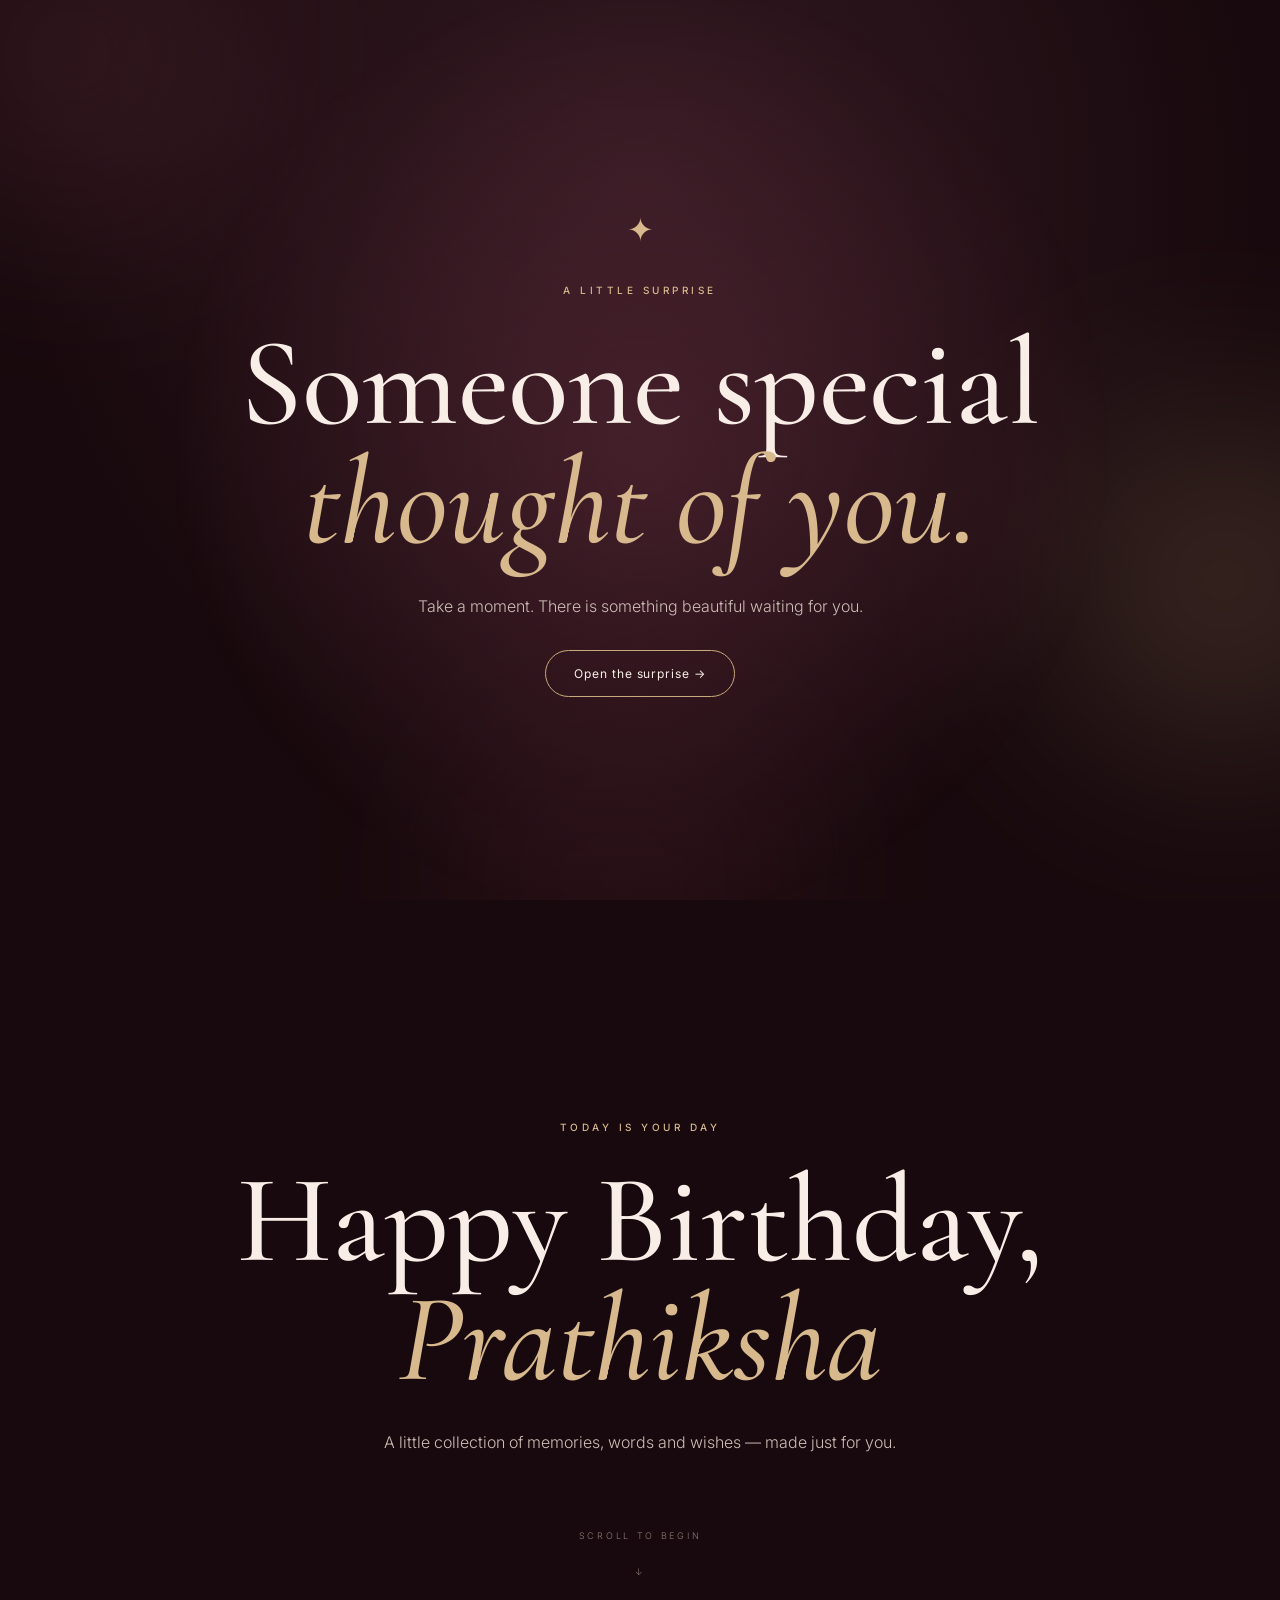
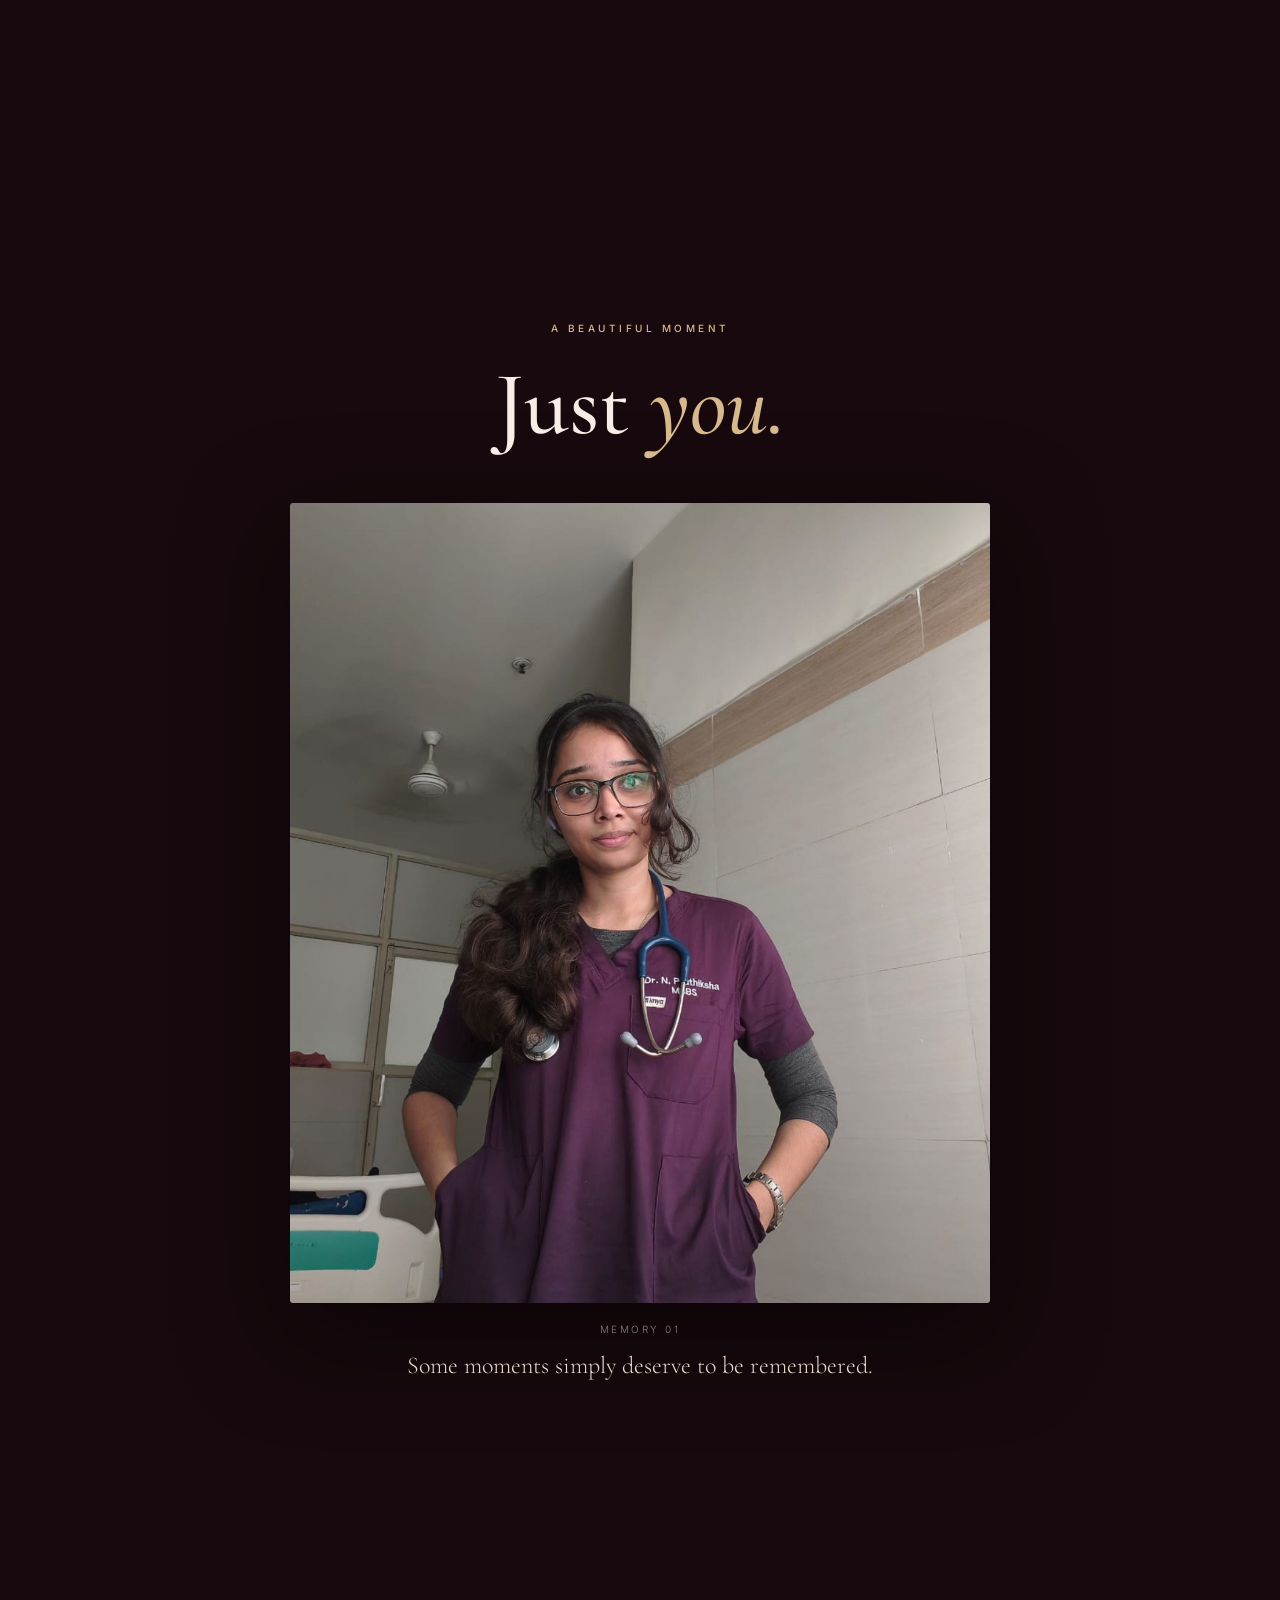
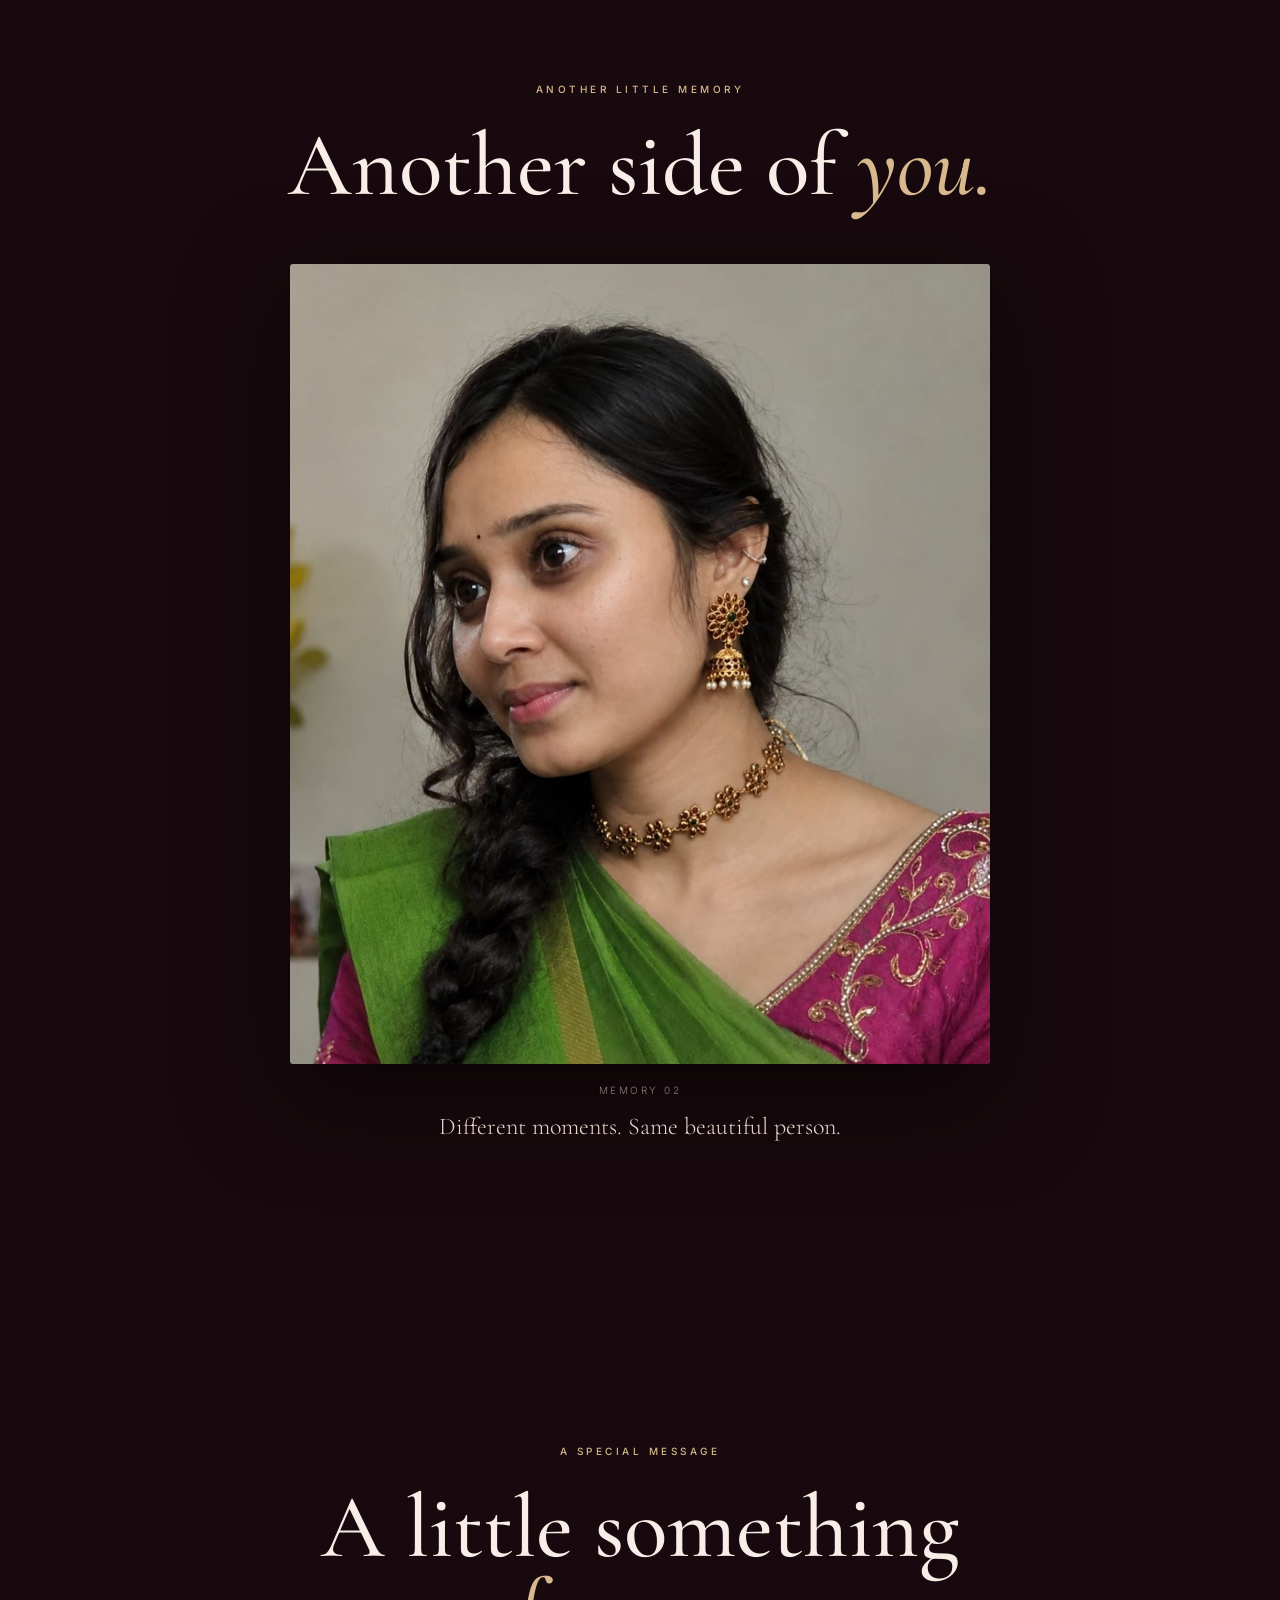
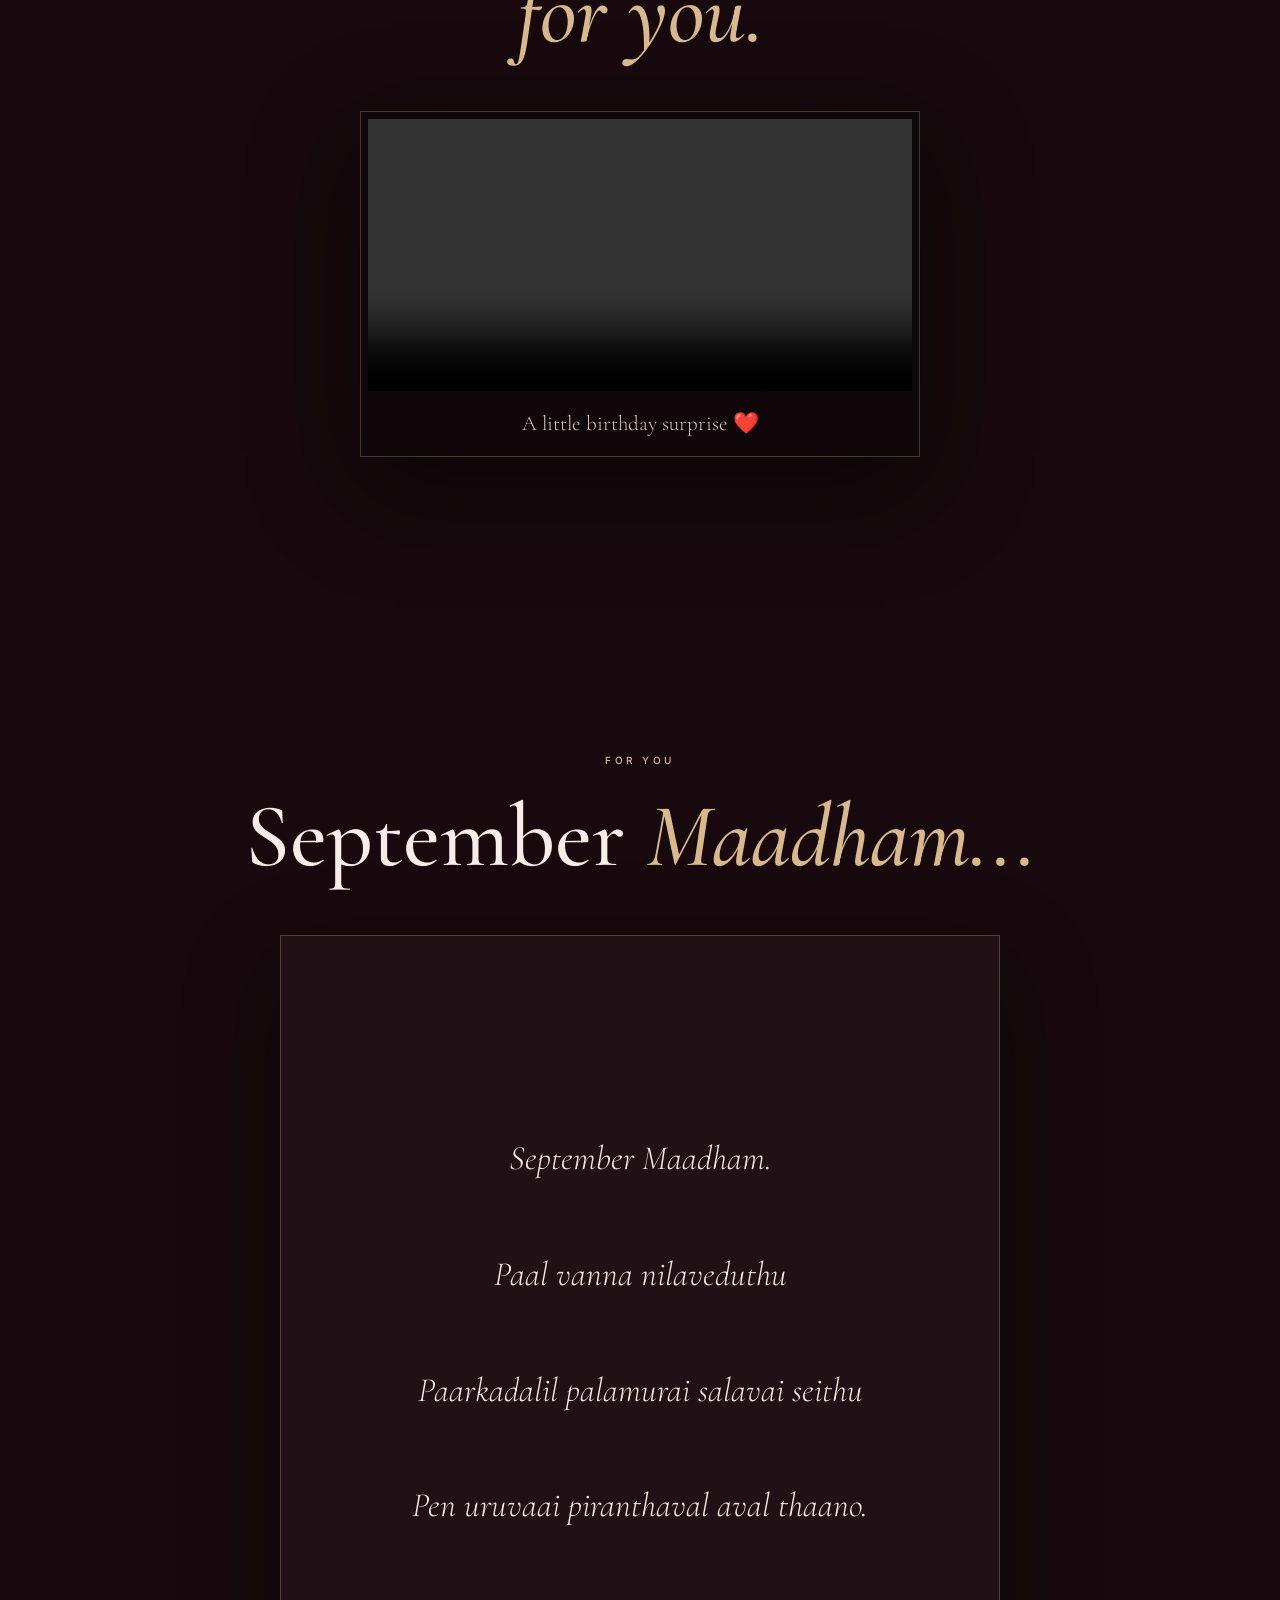
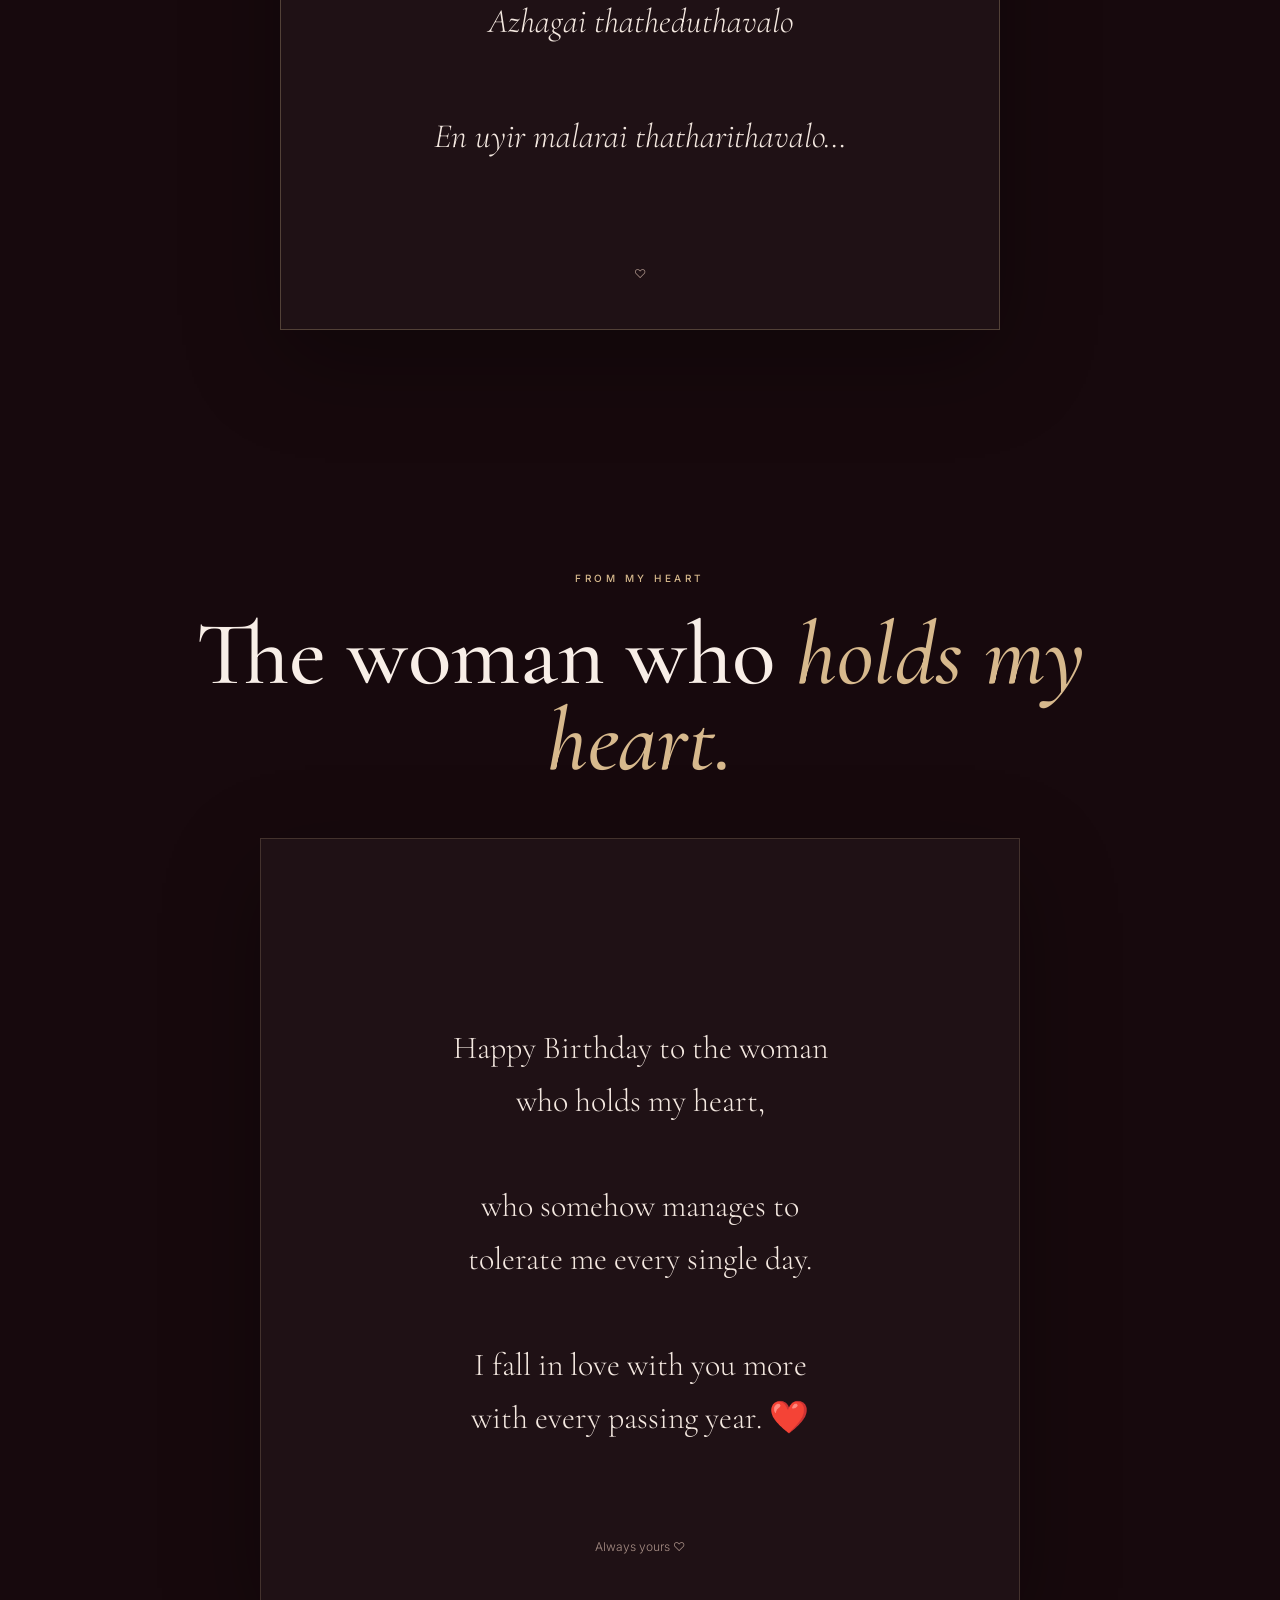
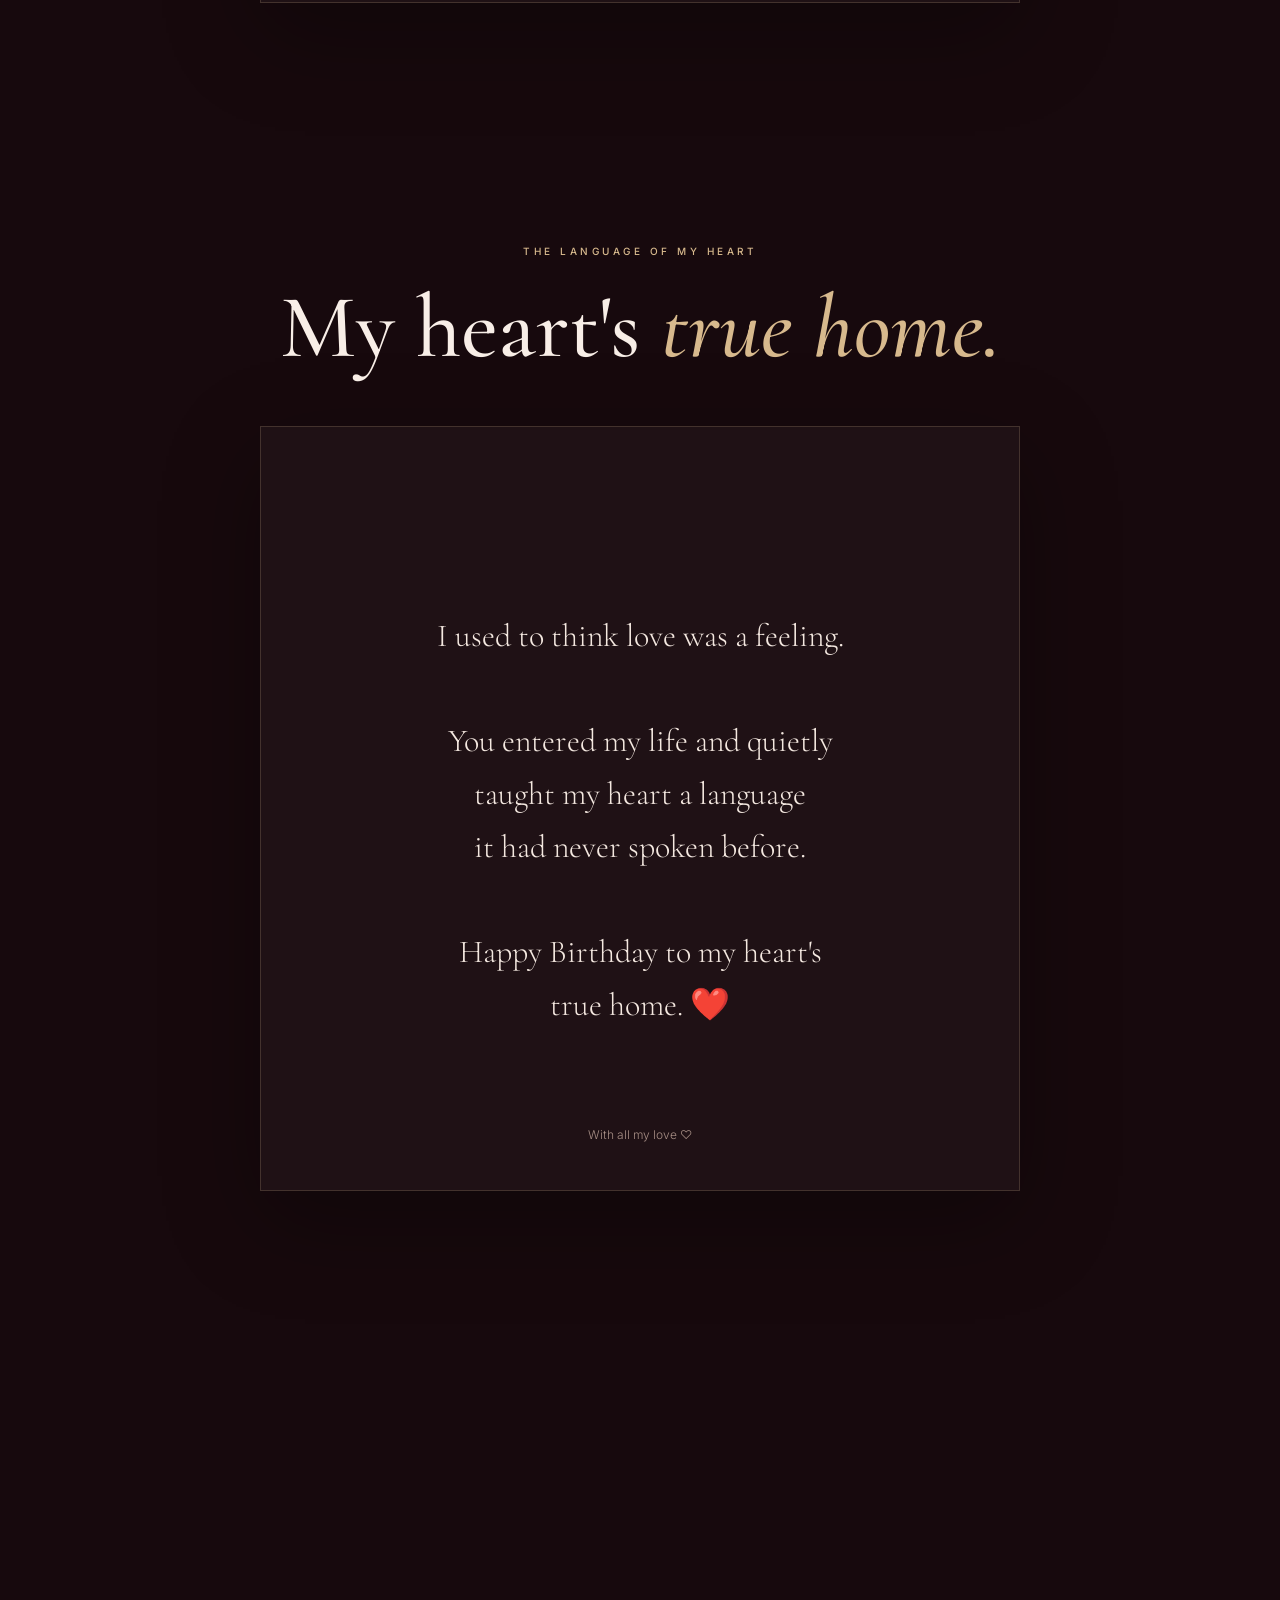
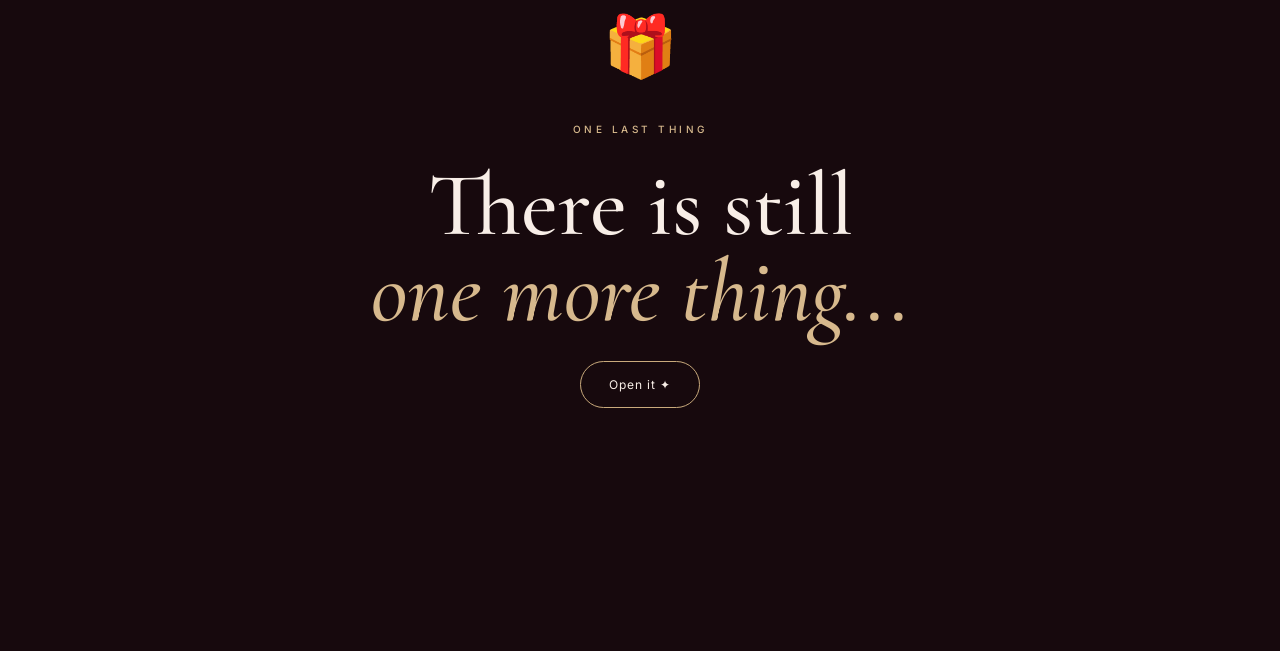
==== p/prathiksha/index.html @ 6ed7c633 "Create romantic falling sparkle effect" ====
<!doctype html>
<html lang="en">

<head>

  <meta charset="utf-8">

  <meta name="viewport"
        content="width=device-width, initial-scale=1">

  <meta name="robots"
        content="noindex, nofollow, noarchive">

  <meta name="theme-color"
        content="#17090d">

  <title>Prathiksha's Birthday Surprise ♡</title>

  <meta name="description"
        content="A special birthday surprise for Prathiksha.">


  <!-- Fonts -->

  <link rel="preconnect"
        href="https://fonts.googleapis.com">

  <link rel="preconnect"
        href="https://fonts.gstatic.com"
        crossorigin>

  <link href="https://fonts.googleapis.com/css2?family=Cormorant+Garamond:wght@400;500;600;700&family=Inter:wght@300;400;500&display=swap"
        rel="stylesheet">


  <style>

    /* =========================================
       BASIC
    ========================================= */

    * {
      box-sizing: border-box;
    }

    html {
      scroll-behavior: smooth;
    }

    body {
      margin: 0;

      background: #17090d;

      color: #f8eee7;

      font-family: "Inter", sans-serif;

      font-weight: 300;

      line-height: 1.7;

      overflow-x: hidden;
    }

    main {
      position: relative;
      z-index: 2;
    }

    section {
      min-height: 100vh;

      padding: 80px 24px;

      display: flex;

      align-items: center;

      justify-content: center;

      text-align: center;
    }

    .content {
      width: 100%;

      max-width: 950px;

      margin: auto;
    }


    /* =========================================
       TYPOGRAPHY
    ========================================= */

    h1,
    h2 {
      font-family:
        "Cormorant Garamond",
        serif;

      font-weight: 500;

      line-height: .95;

      margin: 0;
    }

    h1 {
      font-size:
        clamp(
          58px,
          12vw,
          125px
        );
    }

    h2 {
      font-size:
        clamp(
          48px,
          9vw,
          90px
        );
    }

    em {
      color: #d7b98d;
      font-style: italic;
    }

    p {
      color: #cdbdb6;
      line-height: 1.8;
    }

    .eyebrow {
      color: #d7b98d;

      font-size: 10px;

      letter-spacing: .35em;

      margin-bottom: 25px;

      font-weight: 500;
    }


    /* =========================================
       BACKGROUND
    ========================================= */

    .background {
      position: fixed;

      inset: 0;

      z-index: 0;

      overflow: hidden;

      background:
        radial-gradient(
          circle at 50% 20%,
          #351a23,
          #17090d 65%
        );
    }

    .glow {
      position: absolute;

      width: 350px;

      height: 350px;

      border-radius: 50%;

      filter: blur(100px);

      opacity: .18;

      background: #9d5063;
    }

    .glow:nth-child(1) {
      top: -120px;
      left: -100px;
    }

    .glow:nth-child(2) {
      right: -120px;
      top: 45%;

      background: #c8a477;
    }

    .glow:nth-child(3) {
      bottom: -150px;
      left: 35%;

      background: #753342;
    }


    /* =========================================
       LOCKED SCREEN
    ========================================= */

    #locked-screen {
      min-height: 100vh;

      position: relative;

      z-index: 5;

      background:
        radial-gradient(
          circle at center,
          rgba(91,42,56,.55),
          transparent 60%
        );
    }

    .lock-symbol {
      font-size: 52px;

      color: #d7b98d;

      margin-bottom: 30px;

      animation:
        softPulse 3s infinite;
    }

    .lock-title {
      margin-bottom: 25px;
    }

    .lock-message {
      max-width: 600px;

      margin:
        25px auto 45px;

      font-size: 16px;
    }

    .countdown {
      display: flex;

      justify-content: center;

      align-items: center;

      gap: 14px;

      margin: 40px auto;

      flex-wrap: wrap;
    }

    .time-box {
      min-width: 90px;

      padding: 18px 12px;

      border:
        1px solid
        rgba(215,185,141,.25);

      background:
        rgba(255,255,255,.035);

      box-shadow:
        0 20px 60px
        rgba(0,0,0,.25);
    }

    .time-number {
      display: block;

      font-family:
        "Cormorant Garamond",
        serif;

      font-size: 48px;

      line-height: 1;

      color: #f4e8e0;
    }

    .time-label {
      display: block;

      margin-top: 8px;

      color: #8f7d77;

      font-size: 8px;

      letter-spacing: .2em;
    }

    .waiting {
      margin-top: 35px;

      font-family:
        "Cormorant Garamond",
        serif;

      font-size: 25px;

      font-style: italic;

      color: #d9c5bb;
    }

    .locked-note {
      margin-top: 45px;

      color: #75625e;

      font-size: 10px;

      letter-spacing: .15em;
    }


    /* =========================================
       OPENING
    ========================================= */

    .opening {
      background:
        radial-gradient(
          circle at center,
          rgba(91,42,56,.55),
          transparent 60%
        );
    }

    .ornament {
      font-size: 32px;

      color: #d7b98d;

      margin-bottom: 25px;

      animation:
        pulse 3s infinite;
    }

    .intro {
      max-width: 500px;

      margin: 30px auto;

      font-size: 16px;
    }


    /* =========================================
       BUTTON
    ========================================= */

    button {
      border:
        1px solid
        #c9aa7c;

      background: transparent;

      color: #f8eee7;

      border-radius: 999px;

      padding:
        15px 28px;

      font:
        400 12px "Inter",
        sans-serif;

      letter-spacing: .08em;

      cursor: pointer;

      transition: .3s;
    }

    button:hover {
      background: #c9aa7c;

      color: #241116;

      transform:
        translateY(-3px);
    }


    /* =========================================
       HERO
    ========================================= */

    .hero {
      min-height: 100vh;
    }

    .hero h1 {
      margin-bottom: 30px;
    }

    .hero p {
      max-width: 550px;

      margin: 25px auto;
    }

    .scroll {
      margin-top: 70px;

      color: #8f7d77;

      font-size: 9px;

      letter-spacing: .3em;

      line-height: 2;
    }


    /* =========================================
       PHOTOS
    ========================================= */

    .photo-section {
      min-height: auto;

      padding-top: 120px;

      padding-bottom: 120px;
    }

    .photo-card {
      max-width: 700px;

      margin: 55px auto;
    }

    .photo-card img {
      display: block;

      width: 100%;

      max-height: 800px;

      object-fit: cover;

      border-radius: 3px;

      box-shadow:
        0 30px 100px
        rgba(0,0,0,.5);

      transition:
        transform .8s ease;
    }

    .photo-card img:hover {
      transform:
        scale(1.015);
    }

    .photo-number {
      margin-top: 18px;

      color: #8f7d77;

      font-size: 10px;

      letter-spacing: .25em;
    }

    .photo-caption {
      margin-top: 8px;

      font-family:
        "Cormorant Garamond",
        serif;

      color: #e8d8cf;

      font-size: 24px;
    }


    /* =========================================
       VIDEO
    ========================================= */

    .video-section {
      min-height: auto;

      padding-top: 120px;

      padding-bottom: 120px;
    }

    .video-card {
      max-width: 560px;

      margin: 55px auto;

      padding: 7px;

      background: #10070a;

      border:
        1px solid
        rgba(215,185,141,.28);

      box-shadow:
        0 30px 100px
        rgba(0,0,0,.45);
    }

    .video-card video {
      width: 100%;

      display: block;

      max-height: 75vh;

      background: #050305;
    }

    .video-caption {
      padding:
        15px 10px 8px;

      font-family:
        "Cormorant Garamond",
        serif;

      font-size: 21px;

      color: #d9c5bb;
    }


    /* =========================================
       MESSAGE
    ========================================= */

    .letter-section {
      min-height: auto;

      padding-top: 120px;

      padding-bottom: 120px;
    }

    .letter {
      max-width: 720px;

      margin:
        55px auto 0;

      padding:
        45px 35px;

      background:
        rgba(255,255,255,.035);

      border:
        1px solid
        rgba(215,185,141,.2);

      box-shadow:
        0 30px 90px
        rgba(0,0,0,.3);
    }

    .letter p {
      font-family:
        "Cormorant Garamond",
        serif;

      font-size:
        clamp(
          23px,
          4vw,
          31px
        );

      line-height: 1.5;

      color: #f4e8e0;

      white-space: pre-line;
    }

    .signature {
      margin-top: 40px;

      color: #a88f86;

      font-size: 12px;
    }


    /* =========================================
       FINAL SURPRISE
    ========================================= */

    .final-section {
      min-height: 100vh;
    }

    .gift {
      font-size: 60px;

      margin-bottom: 25px;

      animation:
        float 3s ease-in-out infinite;
    }

    #surprise {
      display: none;

      margin:
        55px auto 0;

      max-width: 650px;
    }

    #surprise.show {
      display: block;

      animation:
        fadeUp 1.2s ease;
    }

    #surprise p {
      font-family:
        "Cormorant Garamond",
        serif;

      font-size: 28px;
    }

    .hearts {
      color: #d7b98d;

      letter-spacing: 10px;

      margin-top: 30px;
    }


    /* =========================================
       SPARKLES
    ========================================= */

    .sparkle {
      position: fixed;

      pointer-events: none;

      z-index: 999;

      color: #d7b98d;

      transition:
        transform 5s linear,
        opacity 5s linear;
    }
/* =========================================
   ROMANTIC FALLING ELEMENTS
========================================= */

.sparkle.heart {
  color: #d7b98d;
  font-size: 18px;
}

.sparkle.petal {
  width: 10px;
  height: 15px;

  background:
    linear-gradient(
      135deg,
      #d7b98d,
      #b87986
    );

  border-radius:
    80% 20% 80% 20%;

  opacity: .8;

  transform-origin: center;
}

.sparkle.dot {
  font-size: 8px;
  color: #d7b98d;
}

    /* =========================================
       ANIMATIONS
    ========================================= */

    @keyframes pulse {

      50% {
        opacity: .45;

        transform:
          scale(1.08);
      }

    }

    @keyframes softPulse {

      50% {
        opacity: .5;

        transform:
          scale(1.06);
      }

    }

    @keyframes float {

      50% {
        transform:
          translateY(-10px);
      }

    }

    @keyframes fadeUp {

      from {
        opacity: 0;

        transform:
          translateY(30px);
      }

      to {
        opacity: 1;

        transform:
          none;
      }

    }
    /* =========================================
       PERSONAL MESSAGE STYLING
    ========================================= */

    .poetry {
      font-size: clamp(24px, 4vw, 34px) !important;
      line-height: 1.7 !important;
      font-style: italic;
    }

    .message-one .letter {
      border-color: rgba(215,185,141,.28);
    }

    .message-two .letter,
    .message-three .letter {
      max-width: 760px;
    }

    .message-two .letter p,
    .message-three .letter p {
      font-size: clamp(24px, 4vw, 32px);
      line-height: 1.65;
    }

    .message-three {
      padding-bottom: 160px;
    }

    .tamil-final {
      margin-top: 35px;

      font-family:
        "Cormorant Garamond",
        serif;

      font-size:
        clamp(
          27px,
          5vw,
          42px
        ) !important;

      font-style: italic;

      color: #d7b98d !important;

      line-height: 1.5 !important;
    }

    #surprise strong {
      display: block;

      margin-top: 10px;

      color: #f4e8e0;

      font-weight: 500;
    }

    /* =========================================
       MOBILE
    ========================================= */

    @media(max-width:600px) {

      section {
        padding:
          70px 20px;
      }

      .photo-section {
        padding-top: 90px;

        padding-bottom: 90px;
      }

      .video-section {
        padding-top: 90px;

        padding-bottom: 90px;
      }

      .video-card {
        margin:
          40px auto;
      }

      .letter {
        padding:
          30px 22px;
      }

      .video-card video {
        max-height:
          78vh;
      }

      .countdown {
        gap: 8px;
      }

      .time-box {
        min-width: 72px;

        padding:
          15px 8px;
      }

      .time-number {
        font-size: 38px;
      }

    }

  </style>

</head>


<body>


  <!-- =========================================
       BACKGROUND
  ========================================== -->

  <div class="background">

    <div class="glow"></div>

    <div class="glow"></div>

    <div class="glow"></div>

  </div>


  <!-- =========================================
       LOCKED EXPERIENCE
  ========================================== -->

  <div id="locked-screen">

    <div class="content">

      <div class="lock-symbol">
        ✦
      </div>

      <div class="eyebrow">
        SOMETHING SPECIAL IS WAITING
      </div>

      <h1 class="lock-title">

        Prathiksha's<br>

        <em>
          Birthday Surprise
        </em>

      </h1>

      <p class="lock-message">

        The surprise is ready.

        But not quite time yet.

        Come back when the clock
        strikes midnight.

      </p>


      <!-- COUNTDOWN -->

      <div class="countdown">

        <div class="time-box">

          <span
            id="days"
            class="time-number">
            00
          </span>

          <span class="time-label">
            DAYS
          </span>

        </div>


        <div class="time-box">

          <span
            id="hours"
            class="time-number">
            00
          </span>

          <span class="time-label">
            HOURS
          </span>

        </div>


        <div class="time-box">

          <span
            id="minutes"
            class="time-number">
            00
          </span>

          <span class="time-label">
            MINUTES
          </span>

        </div>


        <div class="time-box">

          <span
            id="seconds"
            class="time-number">
            00
          </span>

          <span class="time-label">
            SECONDS
          </span>

        </div>

      </div>


      <div class="waiting">

        Wait for it... ♡

      </div>


      <div class="locked-note">

        UNLOCKS 19 SEPTEMBER 2026 · 12:00 AM IST

      </div>

    </div>

  </div>


  <!-- =========================================
       BIRTHDAY EXPERIENCE
       Hidden until unlock
  ========================================== -->

  <main id="birthday-content"
        style="display:none;">


    <!-- OPENING -->

    <section class="opening">

      <div class="content">

        <div class="ornament">
          ✦
        </div>

        <div class="eyebrow">
          A LITTLE SURPRISE
        </div>

        <h1>

          Someone special<br>

          <em>
            thought of you.
          </em>

        </h1>

        <p class="intro">

          Take a moment.

          There is something beautiful
          waiting for you.

        </p>

        <button
          onclick="openSurprise()">

          Open the surprise →

        </button>

      </div>

    </section>


    <!-- HERO -->

    <section class="hero">

      <div class="content">

        <div class="eyebrow">
          TODAY IS YOUR DAY
        </div>

        <h1>

          Happy Birthday,<br>

          <em>
            Prathiksha
          </em>

        </h1>

        <p>

          A little collection of memories,
          words and wishes —
          made just for you.

        </p>

        <div class="scroll">

          SCROLL TO BEGIN

          <br><br>

          ↓

        </div>

      </div>

    </section>


    <!-- PHOTO 1 -->

    <section class="photo-section">

      <div class="content">

        <div class="eyebrow">
          A BEAUTIFUL MOMENT
        </div>

        <h2>

          Just <em>you.</em>

        </h2>

        <div class="photo-card">

          <img
            src="prathiksha-01.jpg"
            alt="A special memory of Prathiksha"
            loading="lazy"
          >

          <div class="photo-number">
            MEMORY 01
          </div>

          <div class="photo-caption">

            Some moments simply
            deserve to be remembered.

          </div>

        </div>

      </div>

    </section>


    <!-- PHOTO 2 -->

    <section class="photo-section">

      <div class="content">

        <div class="eyebrow">
          ANOTHER LITTLE MEMORY
        </div>

        <h2>

          Another side of <em>you.</em>

        </h2>

        <div class="photo-card">

          <img
            src="prathiksha-02.jpg"
            alt="Another special memory of Prathiksha"
            loading="lazy"
          >

          <div class="photo-number">
            MEMORY 02
          </div>

          <div class="photo-caption">

            Different moments.

            Same beautiful person.

          </div>

        </div>

      </div>

    </section>


    <!-- VIDEO -->

    <section class="video-section">

      <div class="content">

        <div class="eyebrow">
          A SPECIAL MESSAGE
        </div>

        <h2>

          A little something<br>

          <em>
            for you.
          </em>

        </h2>


        <div class="video-card">

          <video
            controls
            playsinline
            preload="metadata">

            <source
              src="birthday-video-01.mp4"
              type="video/mp4">

            Your browser does not support
            video playback.

          </video>

          <div class="video-caption">

            A little birthday surprise ❤️

          </div>

        </div>

      </div>

    </section>


    <!-- =========================================
     PERSONAL MESSAGE 1
========================================== -->

<section class="letter-section message-one">

  <div class="content">

    <div class="eyebrow">
      FOR YOU
    </div>

    <h2>
      September <em>Maadham...</em>
    </h2>

    <div class="letter">

      <p class="poetry">

        September Maadham.

        Paal vanna nilaveduthu

        Paarkadalil palamurai salavai seithu

        Pen uruvaai piranthaval aval thaano.

        Azhagai thatheduthavalo

        En uyir malarai thatharithavalo…

      </p>

      <div class="signature">
        ♡
      </div>

    </div>

  </div>

</section>


<!-- =========================================
     PERSONAL MESSAGE 2
========================================== -->

<section class="letter-section message-two">

  <div class="content">

    <div class="eyebrow">
      FROM MY HEART
    </div>

    <h2>
      The woman who <em>holds my heart.</em>
    </h2>

    <div class="letter">

      <p>

        Happy Birthday to the woman
        who holds my heart,

        who somehow manages to
        tolerate me every single day.

        I fall in love with you more
        with every passing year. ❤️

      </p>

      <div class="signature">
        Always yours ♡
      </div>

    </div>

  </div>

</section>


<!-- =========================================
     PERSONAL MESSAGE 3
========================================== -->

<section class="letter-section message-three">

  <div class="content">

    <div class="eyebrow">
      THE LANGUAGE OF MY HEART
    </div>

    <h2>
      My heart's <em>true home.</em>
    </h2>

    <div class="letter">

      <p>

        I used to think love was a feeling.

        You entered my life and quietly
        taught my heart a language
        it had never spoken before.

        Happy Birthday to my heart's
        true home. ❤️

      </p>

      <div class="signature">
        With all my love ♡
      </div>

    </div>

  </div>

</section>


    <!-- =========================================
     FINAL SURPRISE
========================================== -->

<section class="final-section">

  <div class="content">

    <div class="gift">
      🎁
    </div>

    <div class="eyebrow">
      ONE LAST THING
    </div>

    <h2>

      There is still<br>

      <em>
        one more thing...
      </em>

    </h2>

    <br>

    <button
      onclick="revealSurprise()">

      Open it ✦

    </button>


    <div id="surprise">

      <div class="eyebrow">
        FROM THE BOTTOM OF MY HEART
      </div>

      <p>

        You are, and always will be,

        <strong>
          my favourite part of this life. ❤️
        </strong>

      </p>

      <p class="tamil-final">

        Nee kaatru, naan maram…

        Enna sonnaalum thalaiyaatuven.

      </p>

      <div class="hearts">

        ✦ ✧ ♡ ✧ ✦

      </div>

    </div>

  </div>

</section>

  </main>


  <!-- =========================================
       JAVASCRIPT
  ========================================== -->

  <script>


    /*
      IMPORTANT:

      19 September 2026
      12:00:00 AM
      IST

      IST = UTC + 5:30

      Therefore the UTC target is:

      18 September 2026
      18:30:00 UTC
    */

    const unlockTime =
      new Date(
        "2026-09-18T18:30:00Z"
      );


    /* =========================================
       CHECK LOCK / UNLOCK
    ========================================== */

    function checkBirthdayUnlock() {

  /*
    TEMPORARY TEST MODE

    Add ?test=1 to the URL to preview
    the complete birthday experience.

    Example:
    /Birthday/p/prathiksha/?test=1

    REMOVE THIS TEST MODE AFTER TESTING.
  */

  const testMode =
    new URLSearchParams(
      window.location.search
    ).get("test") === "1";


  if (testMode) {

    unlockBirthday();

    return;

  }


  const now =
    new Date();


  const difference =
    unlockTime - now;


  if (difference <= 0) {

    unlockBirthday();

    return;

  }


  updateCountdown(
    difference
  );

}


    /* =========================================
       COUNTDOWN
    ========================================== */

    function updateCountdown(
      difference
    ) {

      const totalSeconds =
        Math.floor(
          difference / 1000
        );


      const days =
        Math.floor(
          totalSeconds /
          86400
        );


      const hours =
        Math.floor(
          (totalSeconds % 86400) /
          3600
        );


      const minutes =
        Math.floor(
          (totalSeconds % 3600) /
          60
        );


      const seconds =
        totalSeconds % 60;


      document.getElementById(
        "days"
      ).textContent =
        String(days).padStart(
          2,
          "0"
        );


      document.getElementById(
        "hours"
      ).textContent =
        String(hours).padStart(
          2,
          "0"
        );


      document.getElementById(
        "minutes"
      ).textContent =
        String(minutes).padStart(
          2,
          "0"
        );


      document.getElementById(
        "seconds"
      ).textContent =
        String(seconds).padStart(
          2,
          "0"
        );

    }


    /* =========================================
       UNLOCK
    ========================================== */

    function unlockBirthday() {

      const lockedScreen =
        document.getElementById(
          "locked-screen"
        );


      const birthdayContent =
        document.getElementById(
          "birthday-content"
        );


      lockedScreen.style.display =
        "none";


      birthdayContent.style.display =
        "block";


      document.body.style.overflowX =
        "hidden";


      createSparkles(60);

    }


    /* =========================================
       OPEN SURPRISE
    ========================================== */

    function openSurprise() {

      window.scrollTo({

        top:
          window.innerHeight,

        behavior:
          "smooth"

      });


      createSparkles(25);

    }


    /* =========================================
       FINAL SURPRISE
    ========================================== */

    function revealSurprise() {

      const surprise =
        document.getElementById(
          "surprise"
        );


      surprise.classList.add(
        "show"
      );


      surprise.scrollIntoView({

        behavior:
          "smooth",

        block:
          "center"

      });


      createSparkles(45);

    }


    /* =========================================
       SPARKLES
    ========================================== */

    function createSparkles(
      count
    ) {

      for (
        let i = 0;
        i < count;
        i++
      ) {

        const sparkle =
          document.createElement(
            "span"
          );


        sparkle.className =
          "sparkle";


        sparkle.textContent =
          Math.random() > .5
            ? "✦"
            : "✧";


        sparkle.style.left =
          Math.random() * 100 +
          "vw";


        sparkle.style.top =
          "-20px";


        sparkle.style.fontSize =
          10 +
          Math.random() * 14 +
          "px";


        document.body.appendChild(
          sparkle
        );


        setTimeout(
          () => {

            sparkle.style.transform =
              "translateY(110vh) rotate(540deg)";

            sparkle.style.opacity =
              "0";

          },
          50
        );


        setTimeout(
          () => {

            sparkle.remove();

          },
          5500
        );

      }

    }
/* =========================================
   ROMANTIC SPARKLES + HEARTS + PETALS
========================================= */

function createSparkles(
  count
) {

  for (
    let i = 0;
    i < count;
    i++
  ) {

    const sparkle =
      document.createElement(
        "span"
      );


    sparkle.className =
      "sparkle";


    /*
      MIX:

      0 - 66%
      Elegant sparkles

      66 - 82%
      Romantic hearts

      82 - 100%
      Soft rose petals
    */

    const random =
      Math.random();


    if (random < .66) {

      sparkle.textContent =
        [
          "✦",
          "✧",
          "⋆"
        ][
          Math.floor(
            Math.random() * 3
          )
        ];

    }

    else if (random < .82) {

      sparkle.classList.add(
        "heart"
      );

      sparkle.textContent =
        "♡";

    }

    else {

      sparkle.classList.add(
        "petal"
      );

    }


    /* Random horizontal position */

    sparkle.style.left =
      Math.random() * 100 +
      "vw";


    /* Start slightly above screen */

    sparkle.style.top =
      "-25px";


    /* Random size */

    if (
      !sparkle.classList.contains(
        "petal"
      )
    ) {

      sparkle.style.fontSize =
        9 +
        Math.random() * 14 +
        "px";

    }


    /* Random fall duration */

    const duration =
      4 +
      Math.random() * 4;


    sparkle.style.transition =
      `transform ${duration}s linear,
       opacity ${duration}s linear`;


    document.body.appendChild(
      sparkle
    );


    /* Start falling */

    setTimeout(
      () => {

        const rotation =
          360 +
          Math.random() * 540;


        sparkle.style.transform =
          `translateY(110vh)
           rotate(${rotation}deg)`;


        sparkle.style.opacity =
          "0";

      },
      50
    );


    /* Remove after animation */

    setTimeout(
      () => {

        sparkle.remove();

      },
      (duration * 1000) + 300
    );

  }

}

    /* =========================================
       START COUNTDOWN
    ========================================== */

    checkBirthdayUnlock();


    setInterval(
      checkBirthdayUnlock,
      1000
    );


  </script>


</body>

</html>
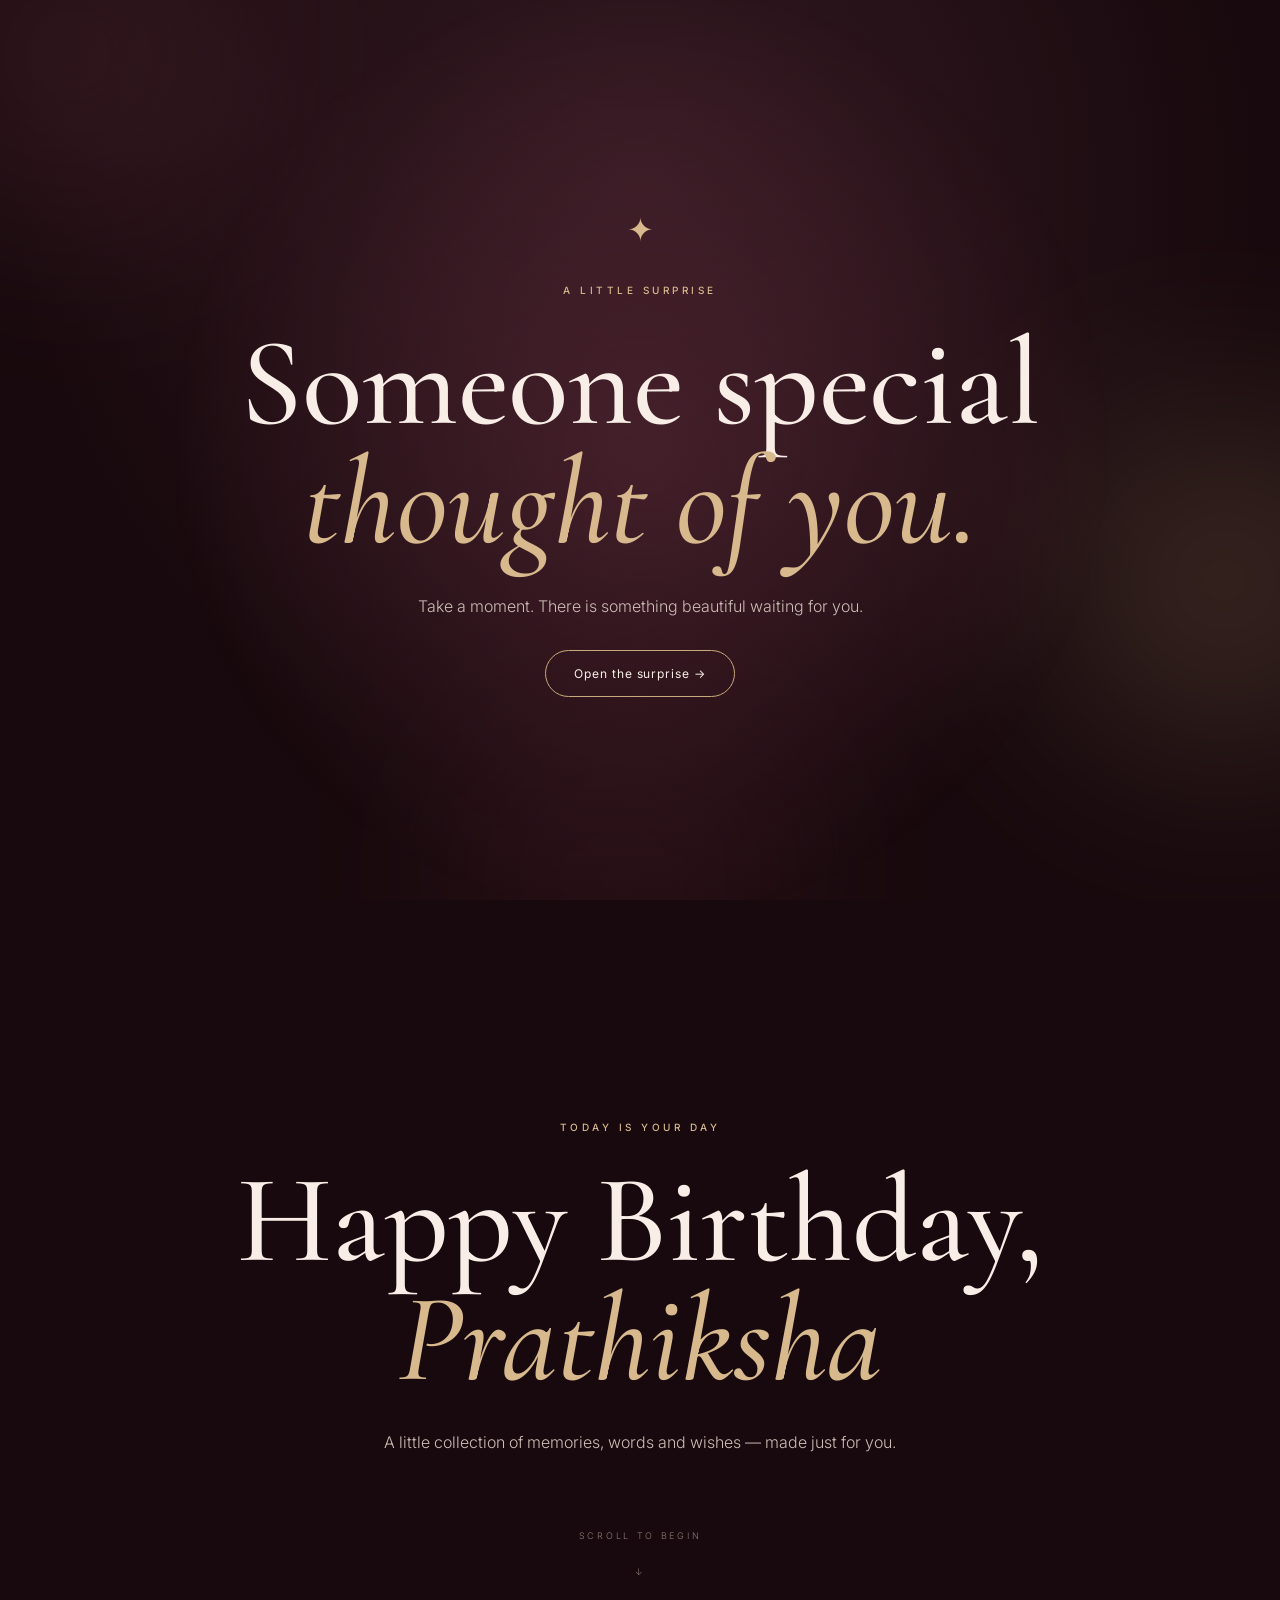
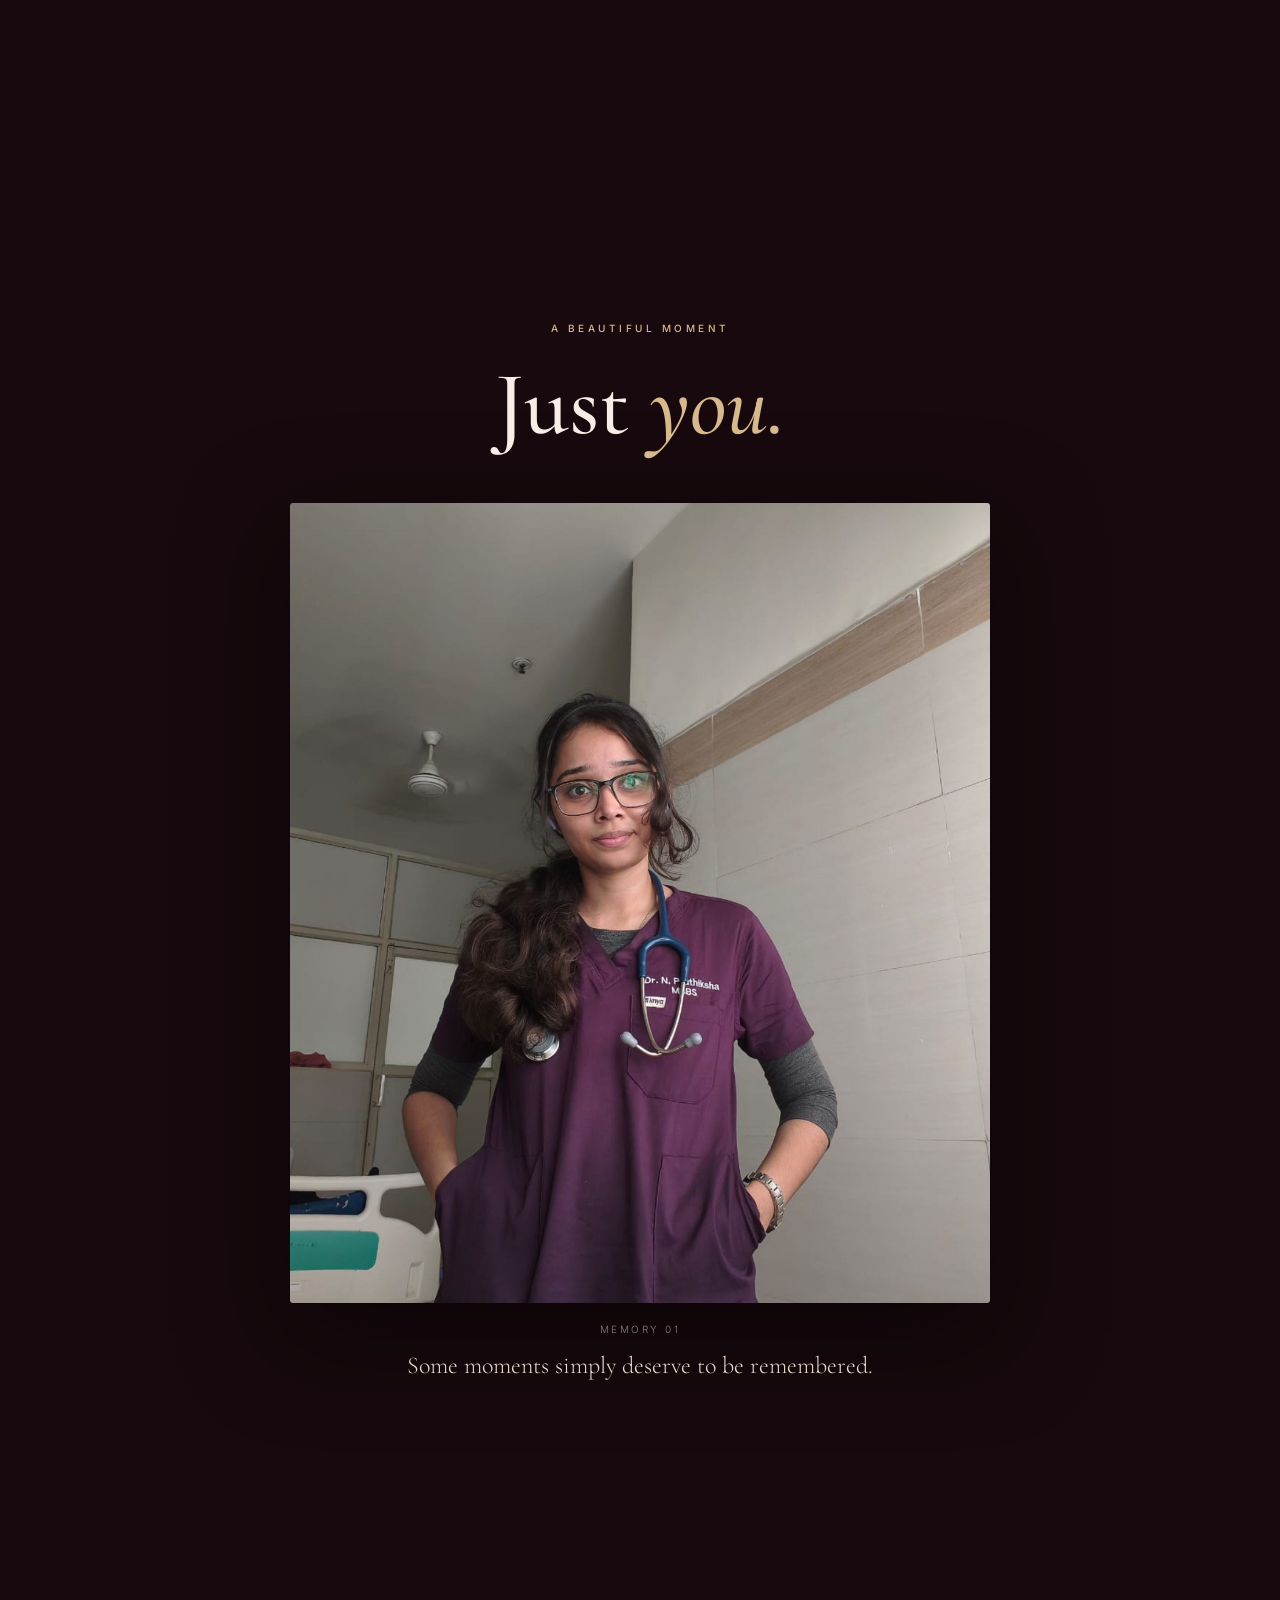
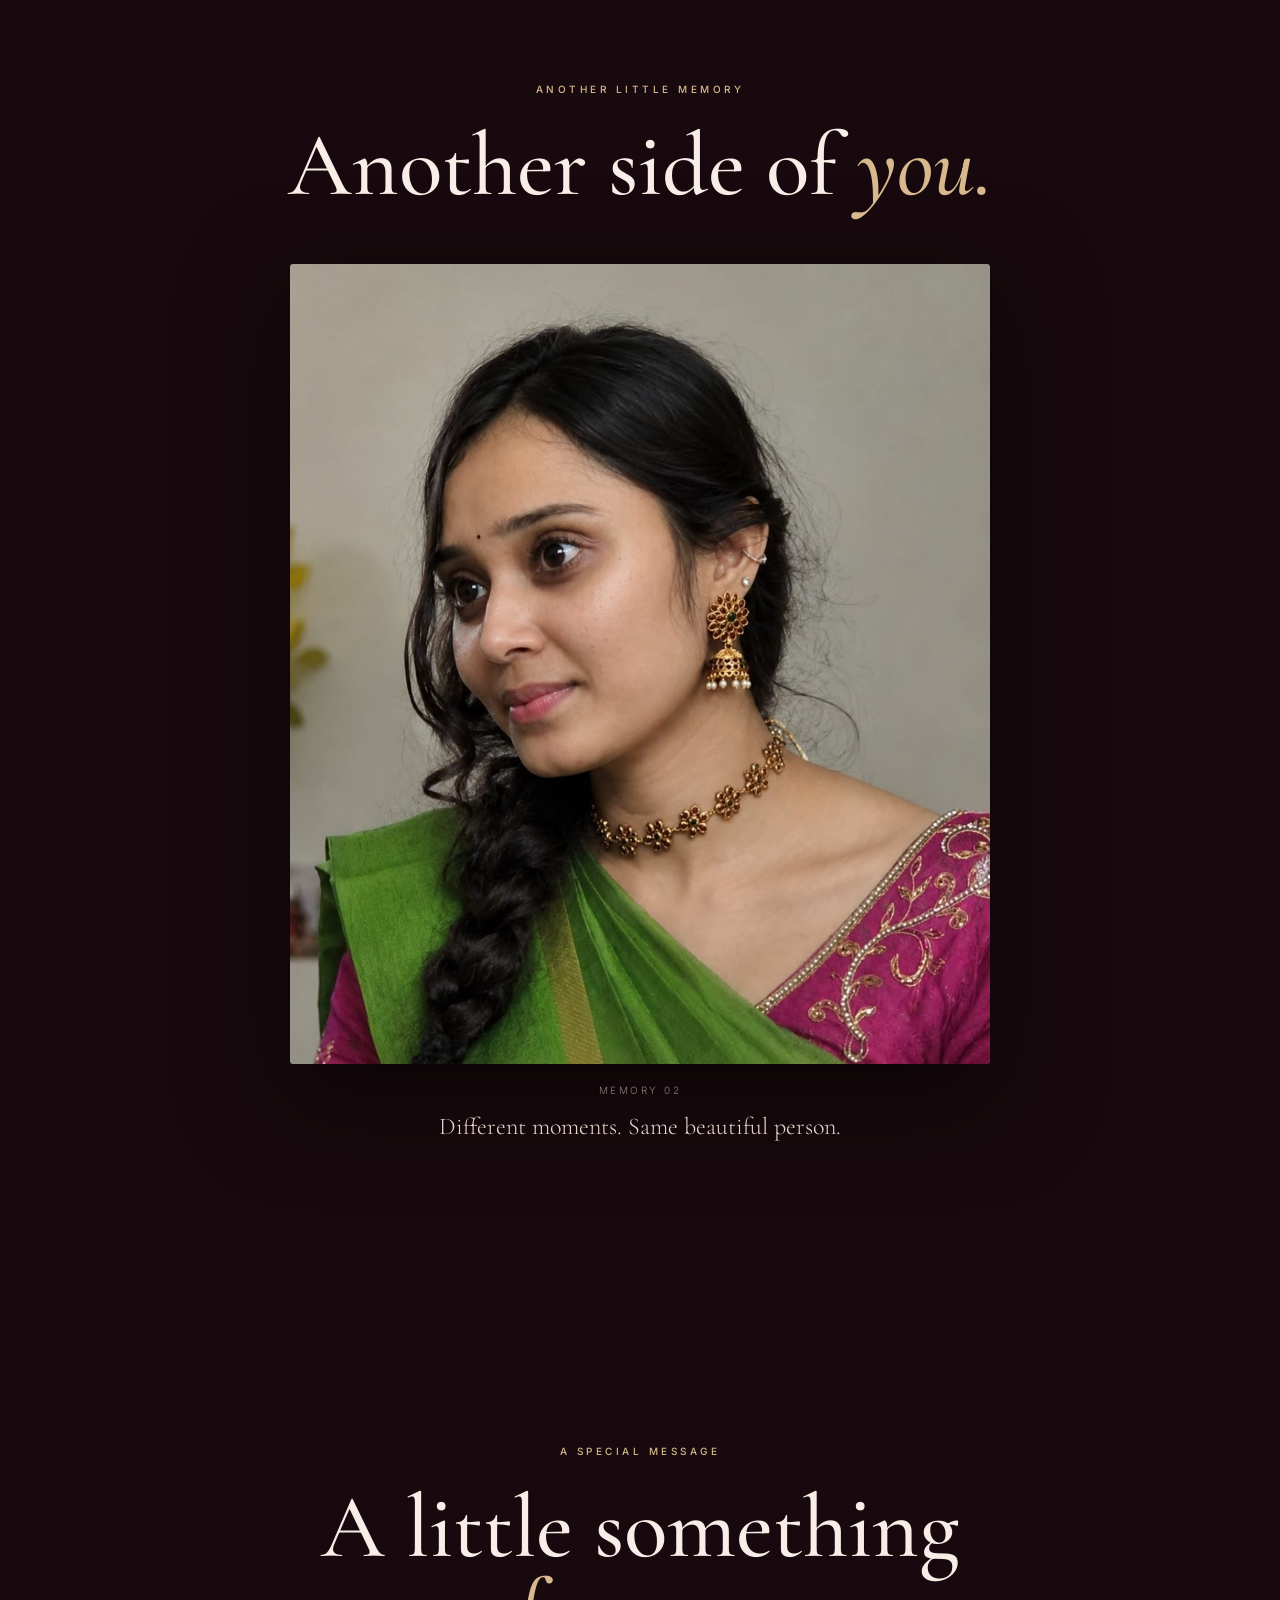
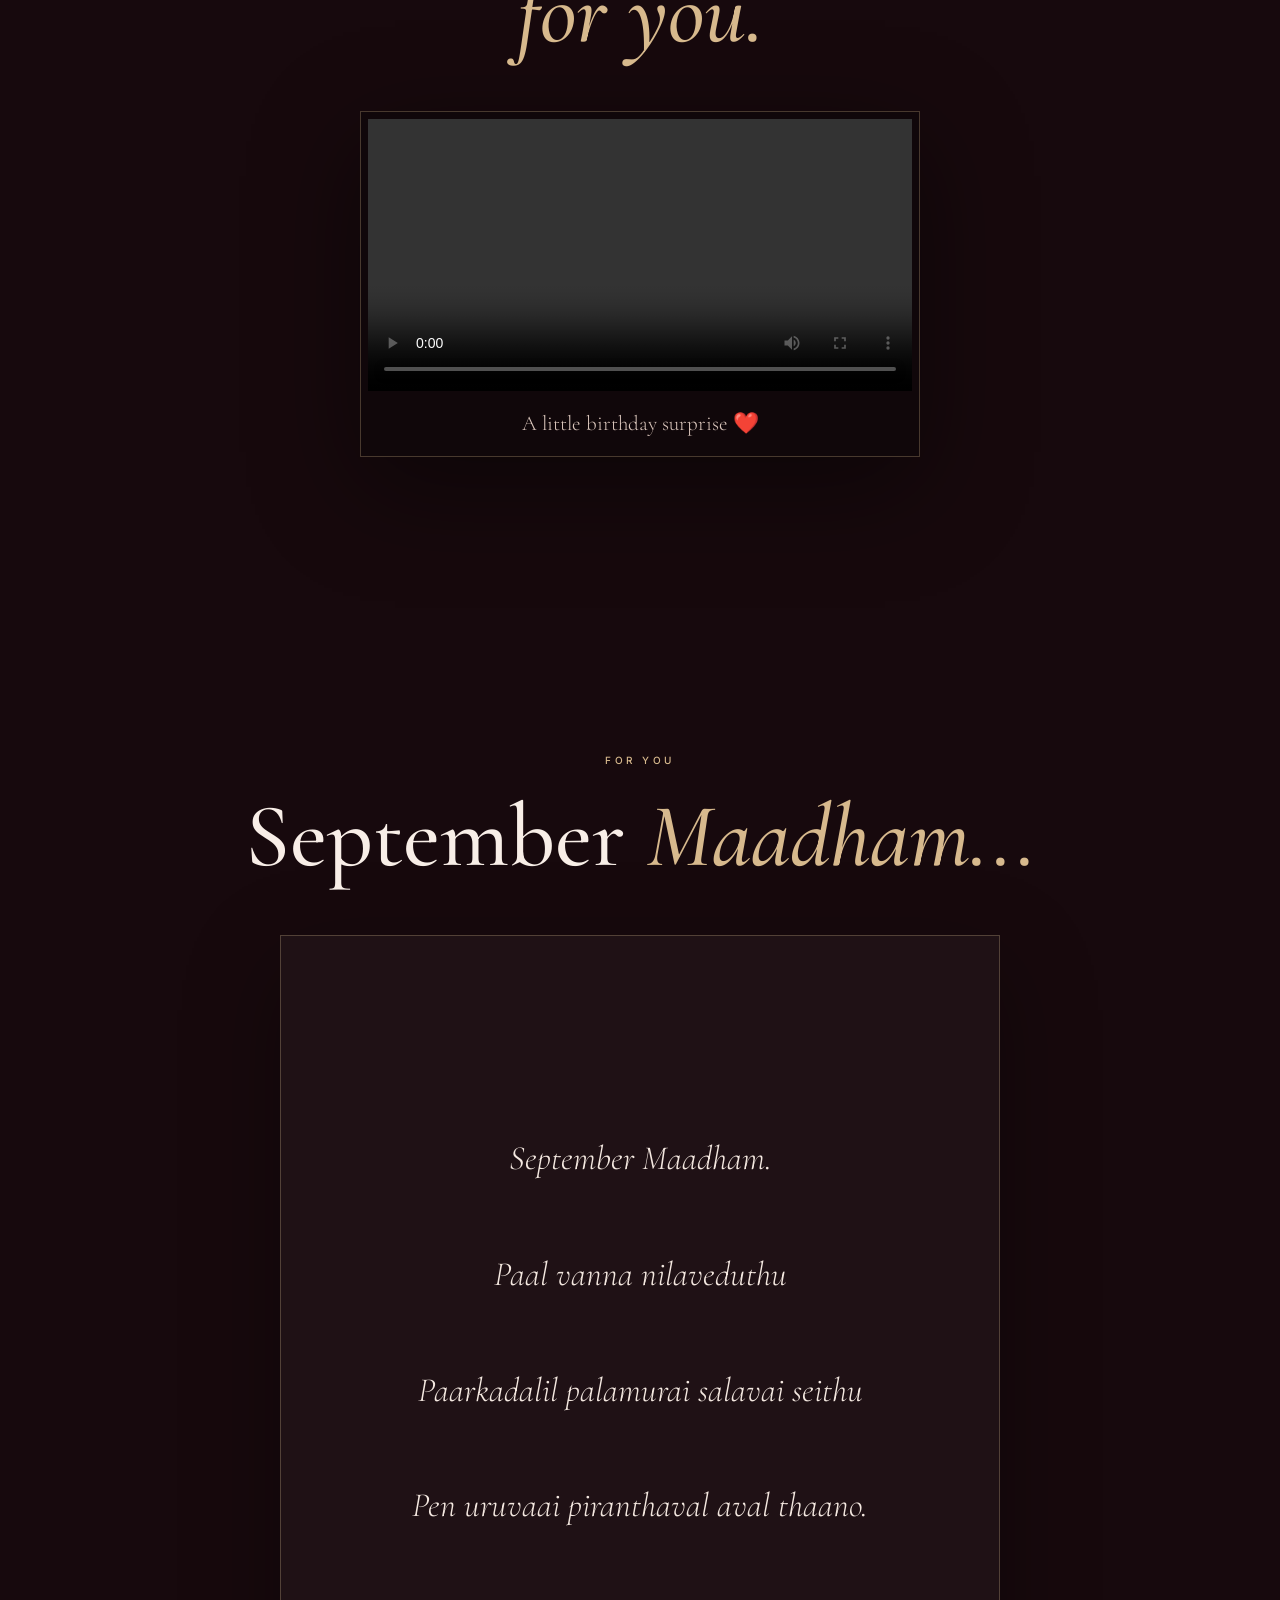
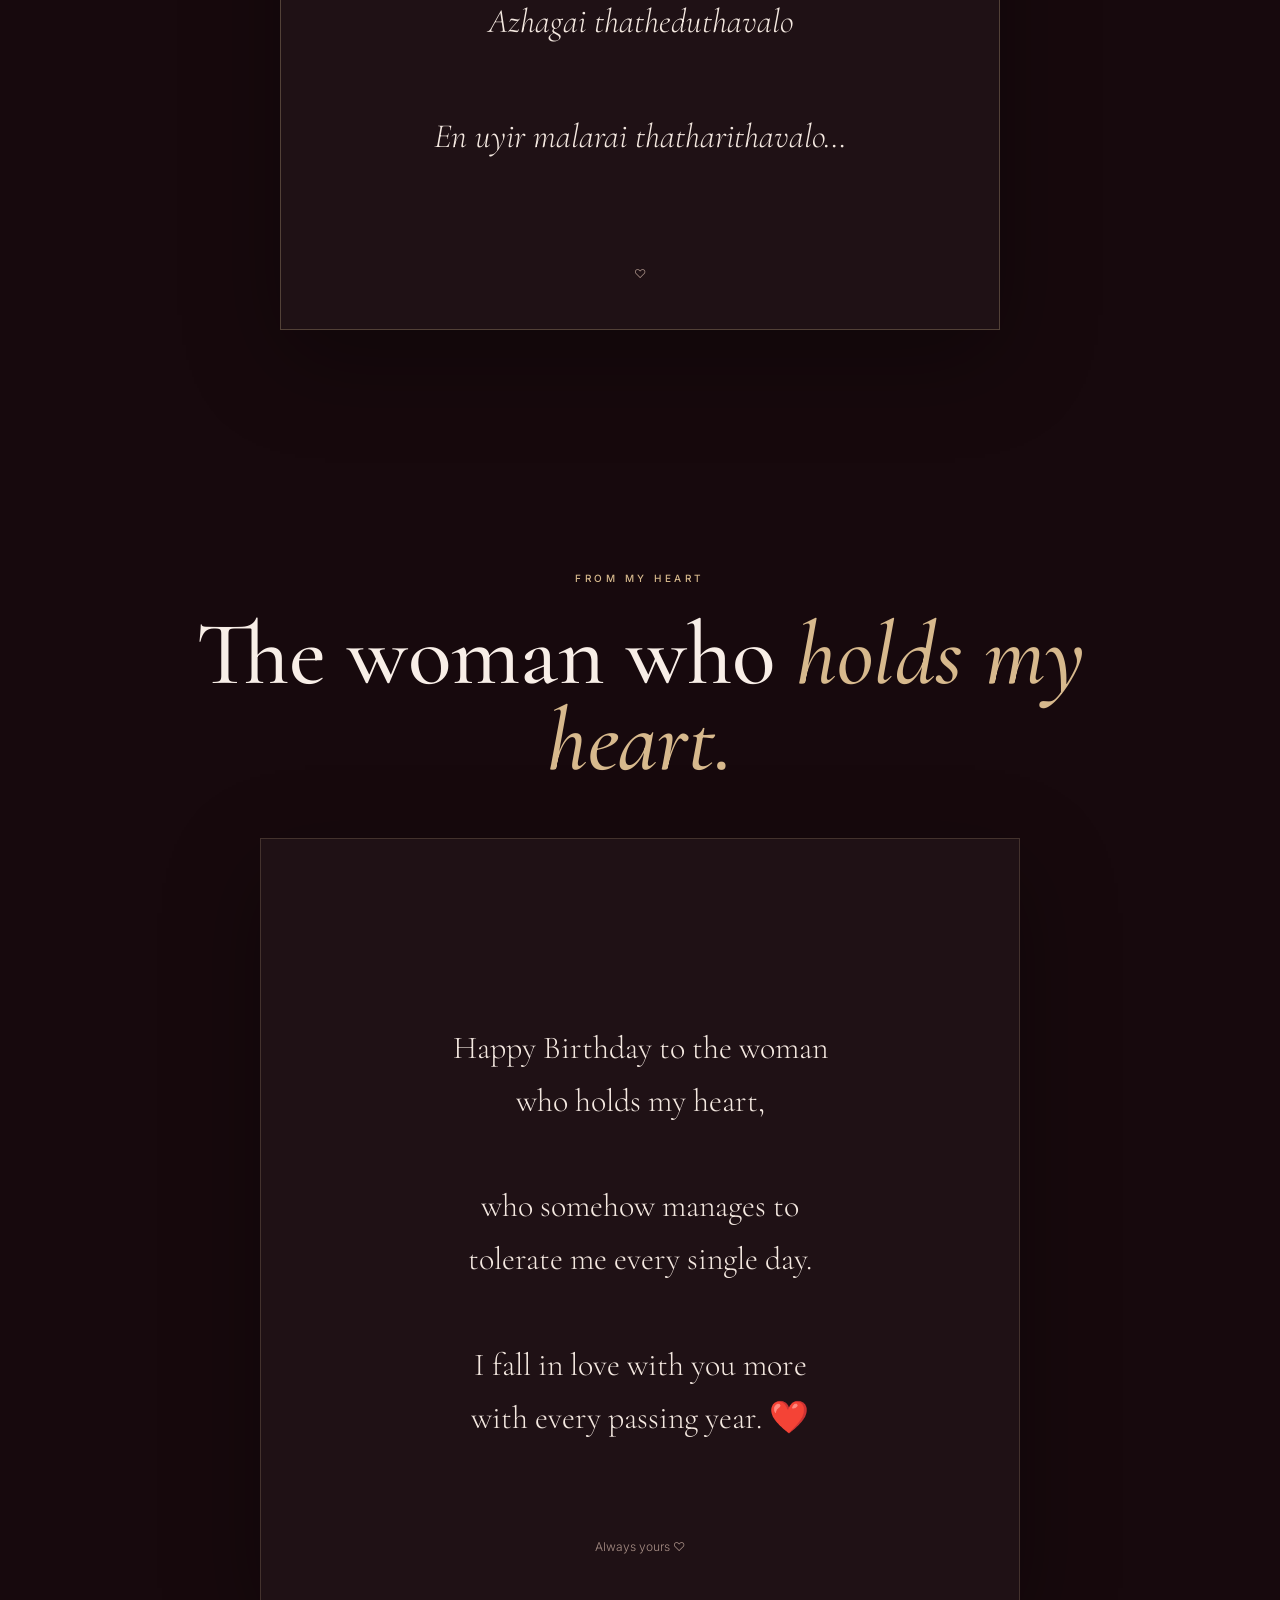
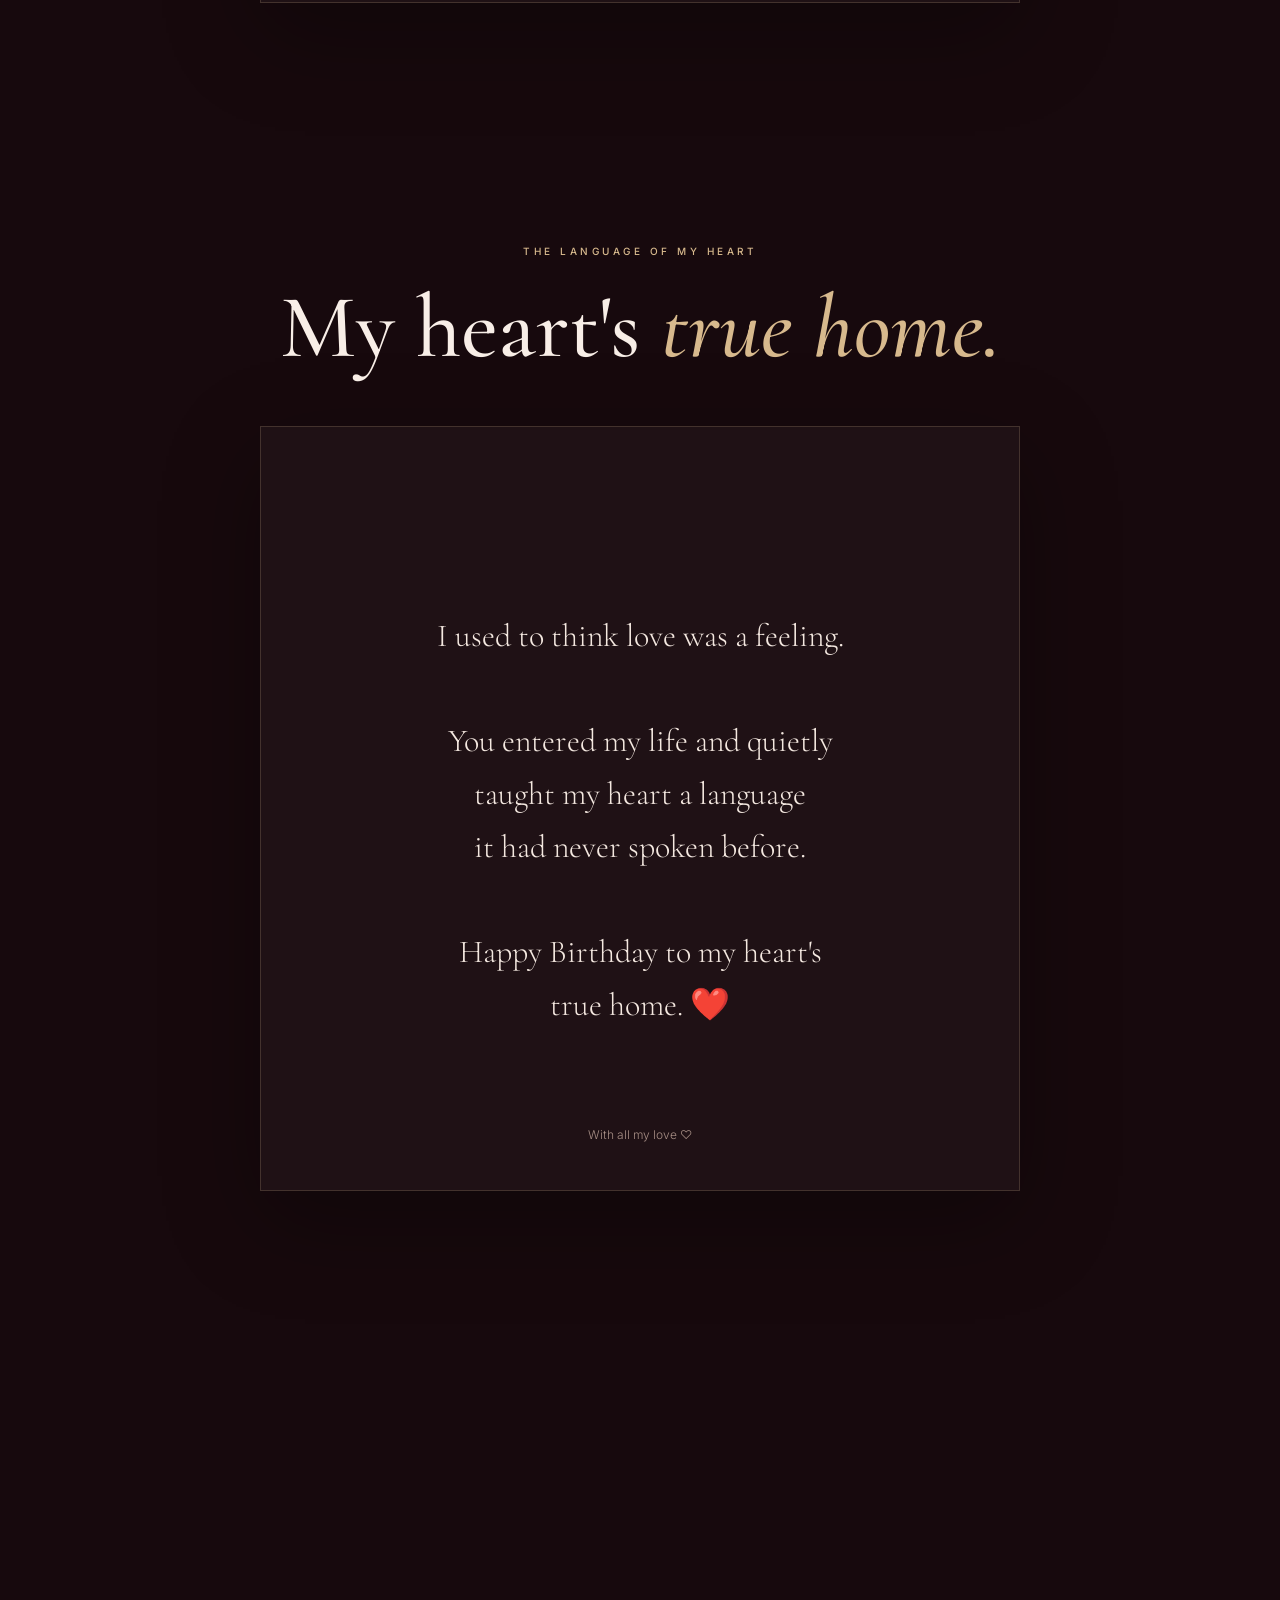
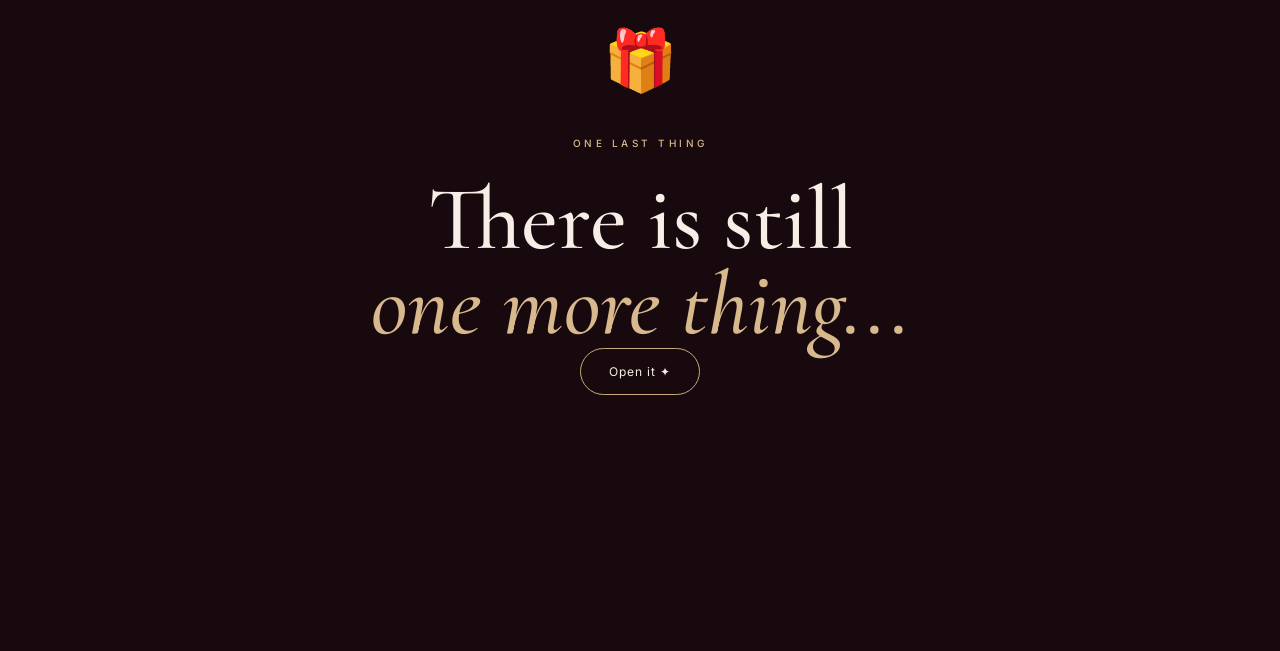
==== commit c680bcac: "Improve final surprise reveal" ====
--- a/p/prathiksha/index.html
+++ b/p/prathiksha/index.html
@@ -825,7 +825,209 @@
 
       font-weight: 500;
     }
-
+/* =========================================
+   FINAL SURPRISE REVEAL
+========================================= */
+
+#giftReveal,
+#finalEyebrow,
+#finalHeading,
+#revealButton {
+  transition:
+    opacity .8s ease,
+    transform .8s ease;
+}
+
+
+/* Revealed content */
+
+#surprise {
+  opacity: 0;
+
+  transform:
+    translateY(35px)
+    scale(.98);
+
+  pointer-events: none;
+
+  transition:
+    opacity 1.4s ease,
+    transform 1.4s ease;
+
+  margin-top: 65px;
+}
+
+
+/* When reveal begins */
+
+.final-section.revealing
+#giftReveal {
+
+  opacity: 0;
+
+  transform:
+    scale(.7)
+    translateY(-20px);
+
+}
+
+
+.final-section.revealing
+#finalEyebrow {
+
+  opacity: 0;
+
+  transform:
+    translateY(-15px);
+
+}
+
+
+.final-section.revealing
+#finalHeading {
+
+  opacity: 0;
+
+  transform:
+    translateY(-15px);
+
+}
+
+
+.final-section.revealing
+#revealButton {
+
+  opacity: 0;
+
+  transform:
+    scale(.9);
+
+  pointer-events: none;
+
+}
+
+
+/* Actual reveal */
+
+.final-section.revealed
+#surprise {
+
+  opacity: 1;
+
+  transform:
+    translateY(0)
+    scale(1);
+
+  pointer-events: auto;
+
+}
+
+
+/* Reveal typography */
+
+.reveal-eyebrow {
+
+  color: #d7b98d;
+
+  font-size: 10px;
+
+  letter-spacing: .35em;
+
+  margin-bottom: 35px;
+
+  font-weight: 500;
+
+}
+
+
+.main-reveal {
+
+  font-family:
+    "Cormorant Garamond",
+    serif;
+
+  font-size:
+    clamp(
+      29px,
+      5vw,
+      46px
+    );
+
+  line-height: 1.45;
+
+  color: #f4e8e0;
+
+}
+
+
+.main-reveal strong {
+
+  display: block;
+
+  margin-top: 18px;
+
+  color: #f4e8e0;
+
+  font-weight: 500;
+
+}
+
+
+/* Small emotional pause between messages */
+
+.reveal-divider {
+
+  margin:
+    45px auto;
+
+  color: #d7b98d;
+
+  letter-spacing: 8px;
+
+  font-size: 14px;
+
+}
+
+
+/* Tamil final line */
+
+.tamil-final {
+
+  margin-top: 25px;
+
+  font-family:
+    "Cormorant Garamond",
+    serif;
+
+  font-size:
+    clamp(
+      28px,
+      5vw,
+      43px
+    );
+
+  line-height: 1.5;
+
+  font-style: italic;
+
+  color: #d7b98d;
+
+}
+
+
+.final-hearts {
+
+  margin-top: 45px;
+
+  color: #d7b98d;
+
+  letter-spacing: 8px;
+
+  font-size: 15px;
+
+  opacity: .9;
+
+}
     /* =========================================
        MOBILE
     ========================================= */
@@ -1391,19 +1593,23 @@
      FINAL SURPRISE
 ========================================== -->
 
+<!-- =========================================
+     FINAL SURPRISE
+========================================== -->
+
 <section class="final-section">
 
   <div class="content">
 
-    <div class="gift">
+    <div id="giftReveal" class="gift">
       🎁
     </div>
 
-    <div class="eyebrow">
+    <div id="finalEyebrow" class="eyebrow">
       ONE LAST THING
     </div>
 
-    <h2>
+    <h2 id="finalHeading">
 
       There is still<br>
 
@@ -1413,9 +1619,8 @@
 
     </h2>
 
-    <br>
-
     <button
+      id="revealButton"
       onclick="revealSurprise()">
 
       Open it ✦
@@ -1423,13 +1628,18 @@
     </button>
 
 
+    <!-- =====================================
+         REVEALED MESSAGE
+    ====================================== -->
+
     <div id="surprise">
 
-      <div class="eyebrow">
+      <div class="reveal-eyebrow">
         FROM THE BOTTOM OF MY HEART
       </div>
 
-      <p>
+
+      <div class="main-reveal">
 
         You are, and always will be,
 
@@ -1437,20 +1647,27 @@
           my favourite part of this life. ❤️
         </strong>
 
-      </p>
-
-      <p class="tamil-final">
+      </div>
+
+
+      <div class="reveal-divider">
+        ✦ &nbsp; ♡ &nbsp; ✦
+      </div>
+
+
+      <div class="tamil-final">
 
         Nee kaatru, naan maram…
 
+        <br><br>
+
         Enna sonnaalum thalaiyaatuven.
 
-      </p>
-
-      <div class="hearts">
-
-        ✦ ✧ ♡ ✧ ✦
-
+      </div>
+
+
+      <div class="final-hearts">
+        ✦ &nbsp; ✧ &nbsp; ♡ &nbsp; ✧ &nbsp; ✦
       </div>
 
     </div>
@@ -1687,32 +1904,73 @@
 
     function revealSurprise() {
 
-      const surprise =
-        document.getElementById(
+  const finalSection =
+    document.querySelector(
+      ".final-section"
+    );
+
+
+  /*
+    Stage 1:
+    Begin the reveal
+  */
+
+  finalSection.classList.add(
+    "revealing"
+  );
+
+
+  createSparkles(30);
+
+
+  /*
+    Stage 2:
+    Reveal the message
+    after a short pause
+  */
+
+  setTimeout(
+    function () {
+
+      finalSection.classList.add(
+        "revealed"
+      );
+
+
+      createSparkles(45);
+
+
+    },
+    1100
+  );
+
+
+  /*
+    Stage 3:
+    Bring the final section
+    into the centre of the screen
+  */
+
+  setTimeout(
+    function () {
+
+      document
+        .getElementById(
           "surprise"
-        );
-
-
-      surprise.classList.add(
-        "show"
-      );
-
-
-      surprise.scrollIntoView({
-
-        behavior:
-          "smooth",
-
-        block:
-          "center"
-
-      });
-
-
-      createSparkles(45);
-
-    }
-
+        )
+        .scrollIntoView({
+
+          behavior: "smooth",
+
+          block: "center"
+
+        });
+
+    },
+    1200
+  );
+
+}
 
     /* =========================================
        SPARKLES
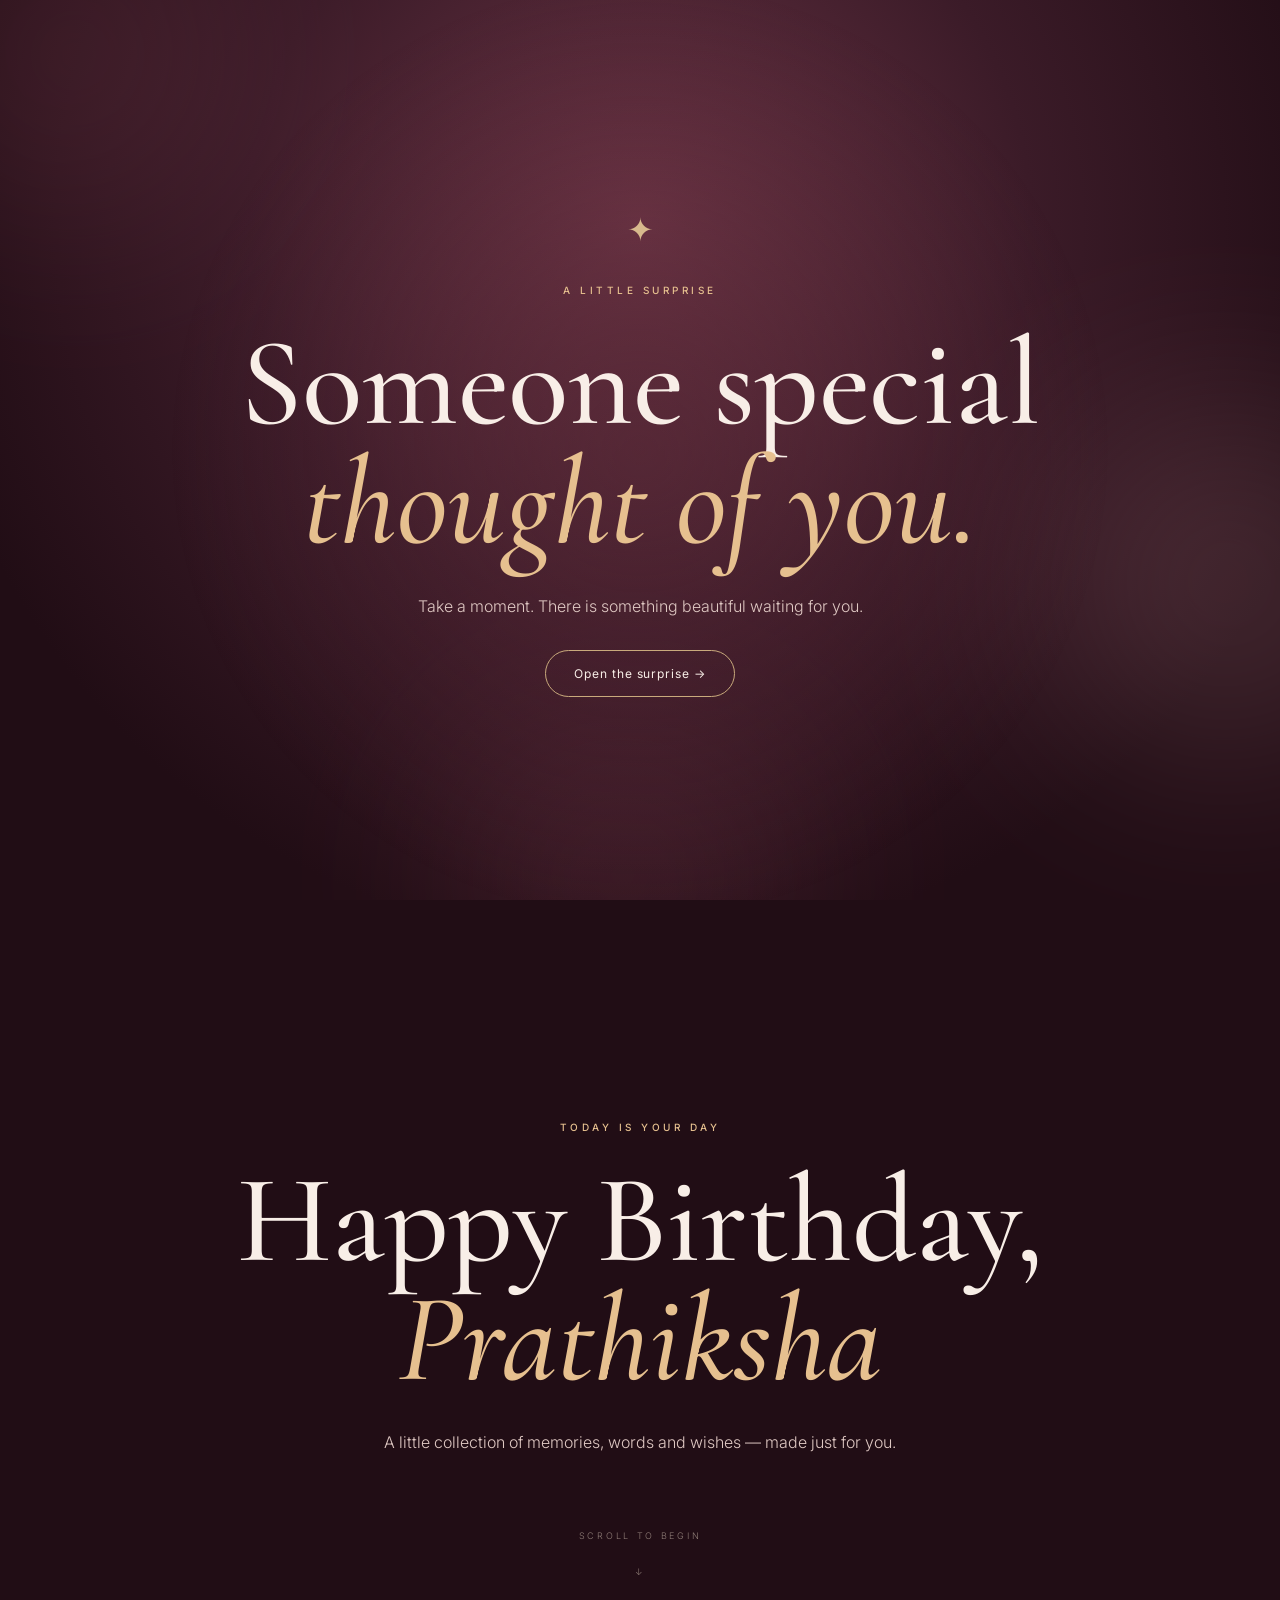
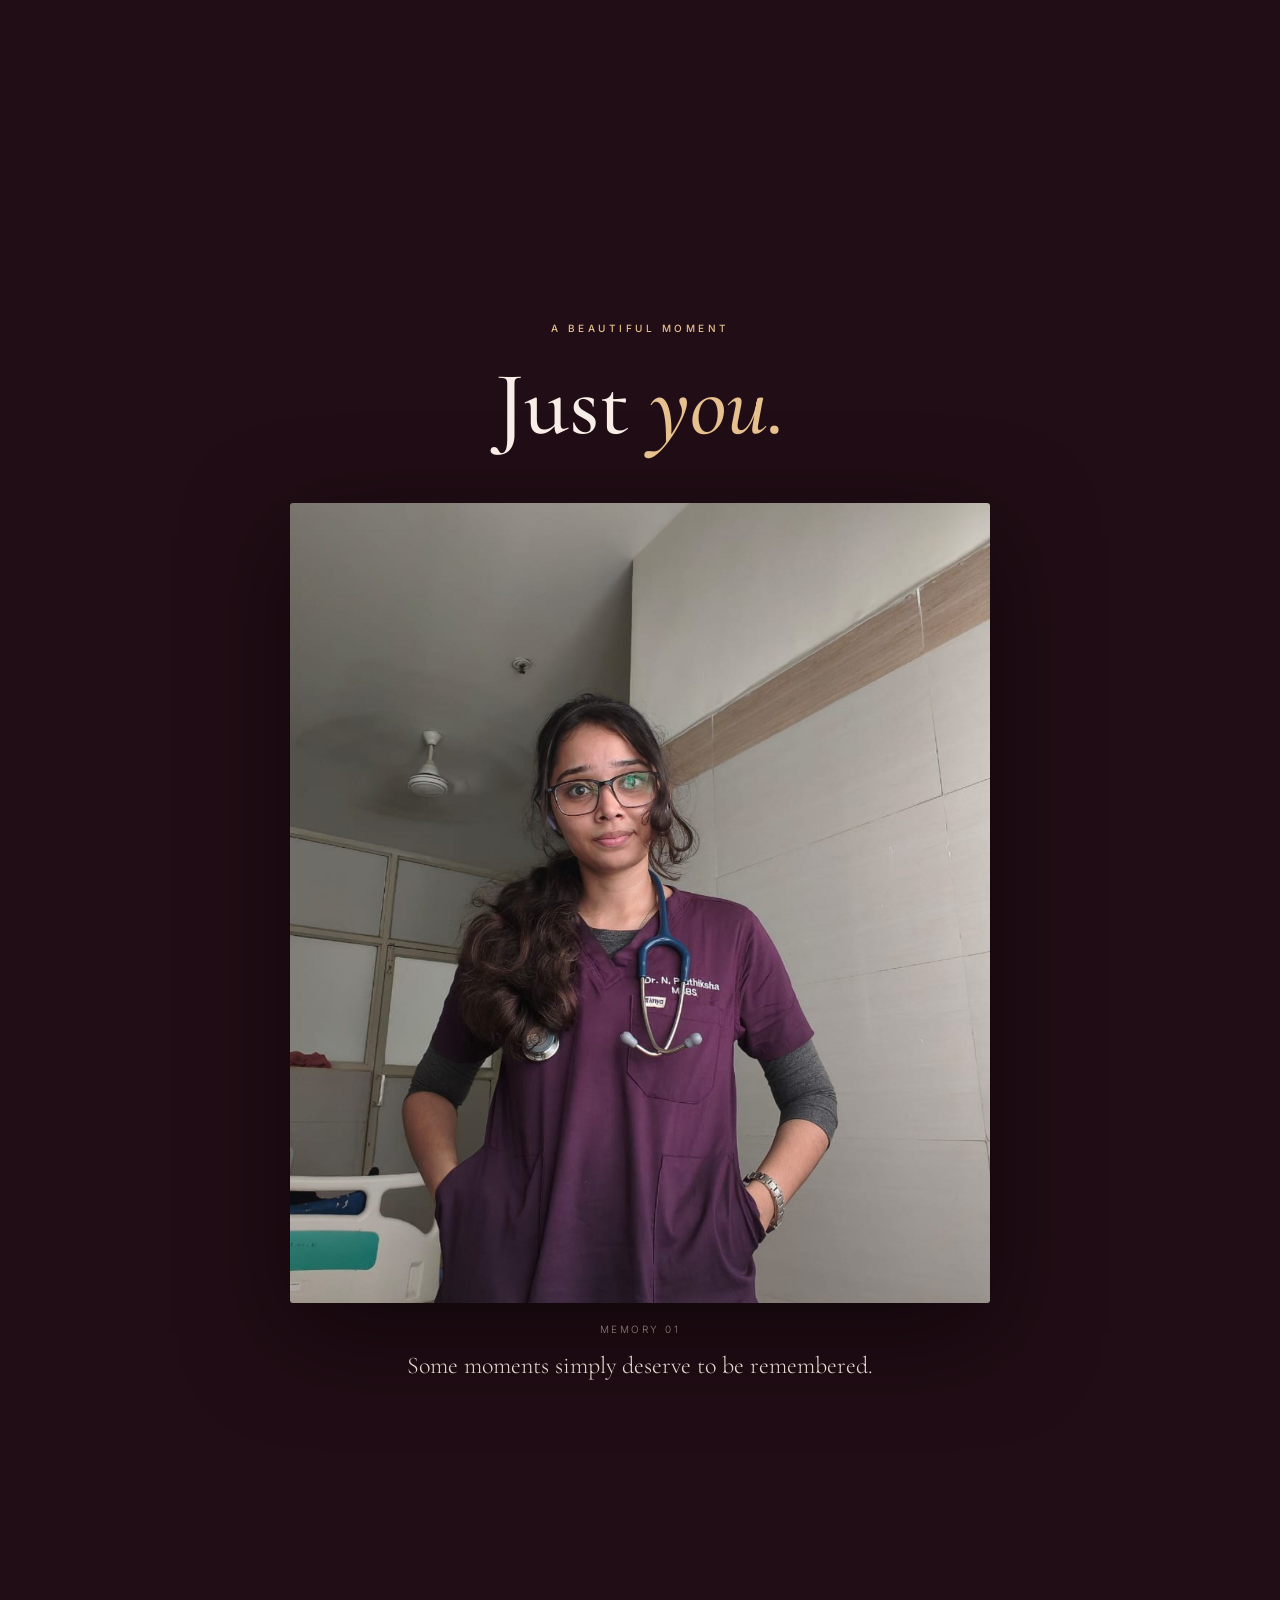
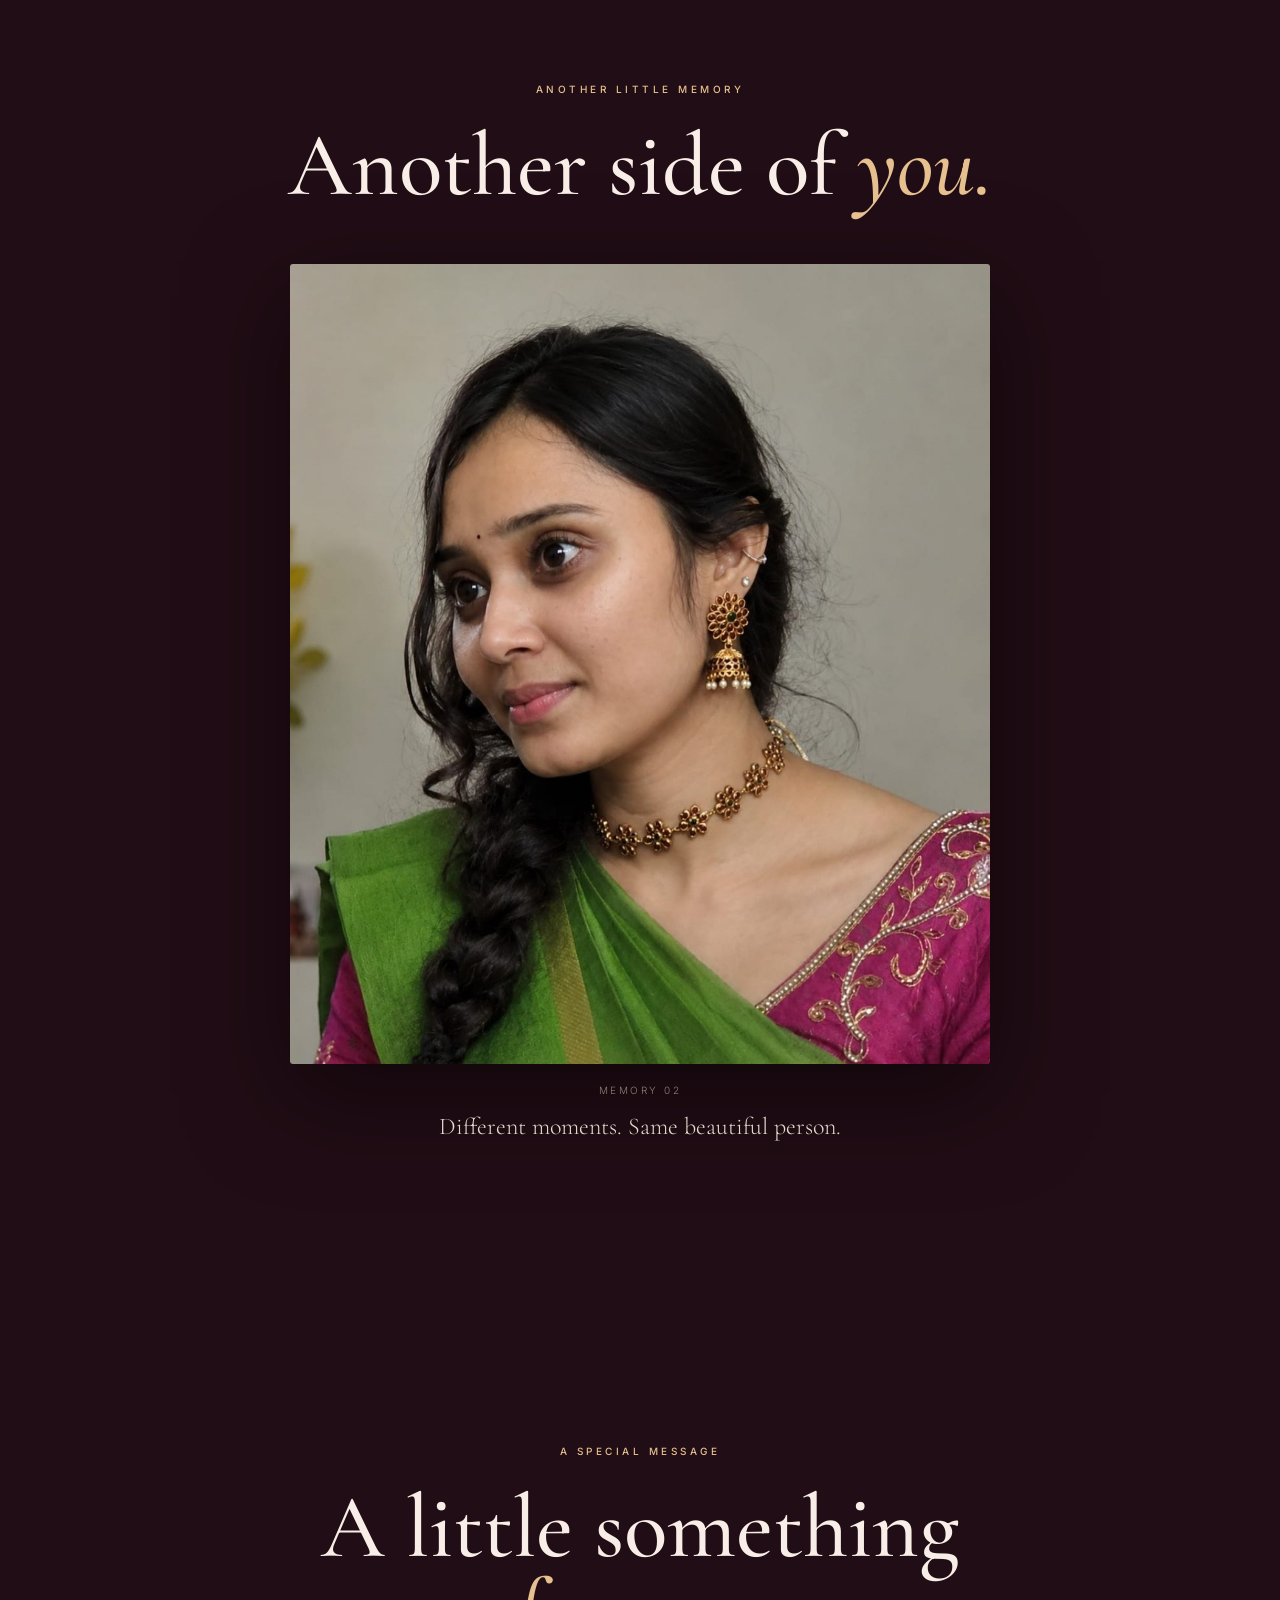
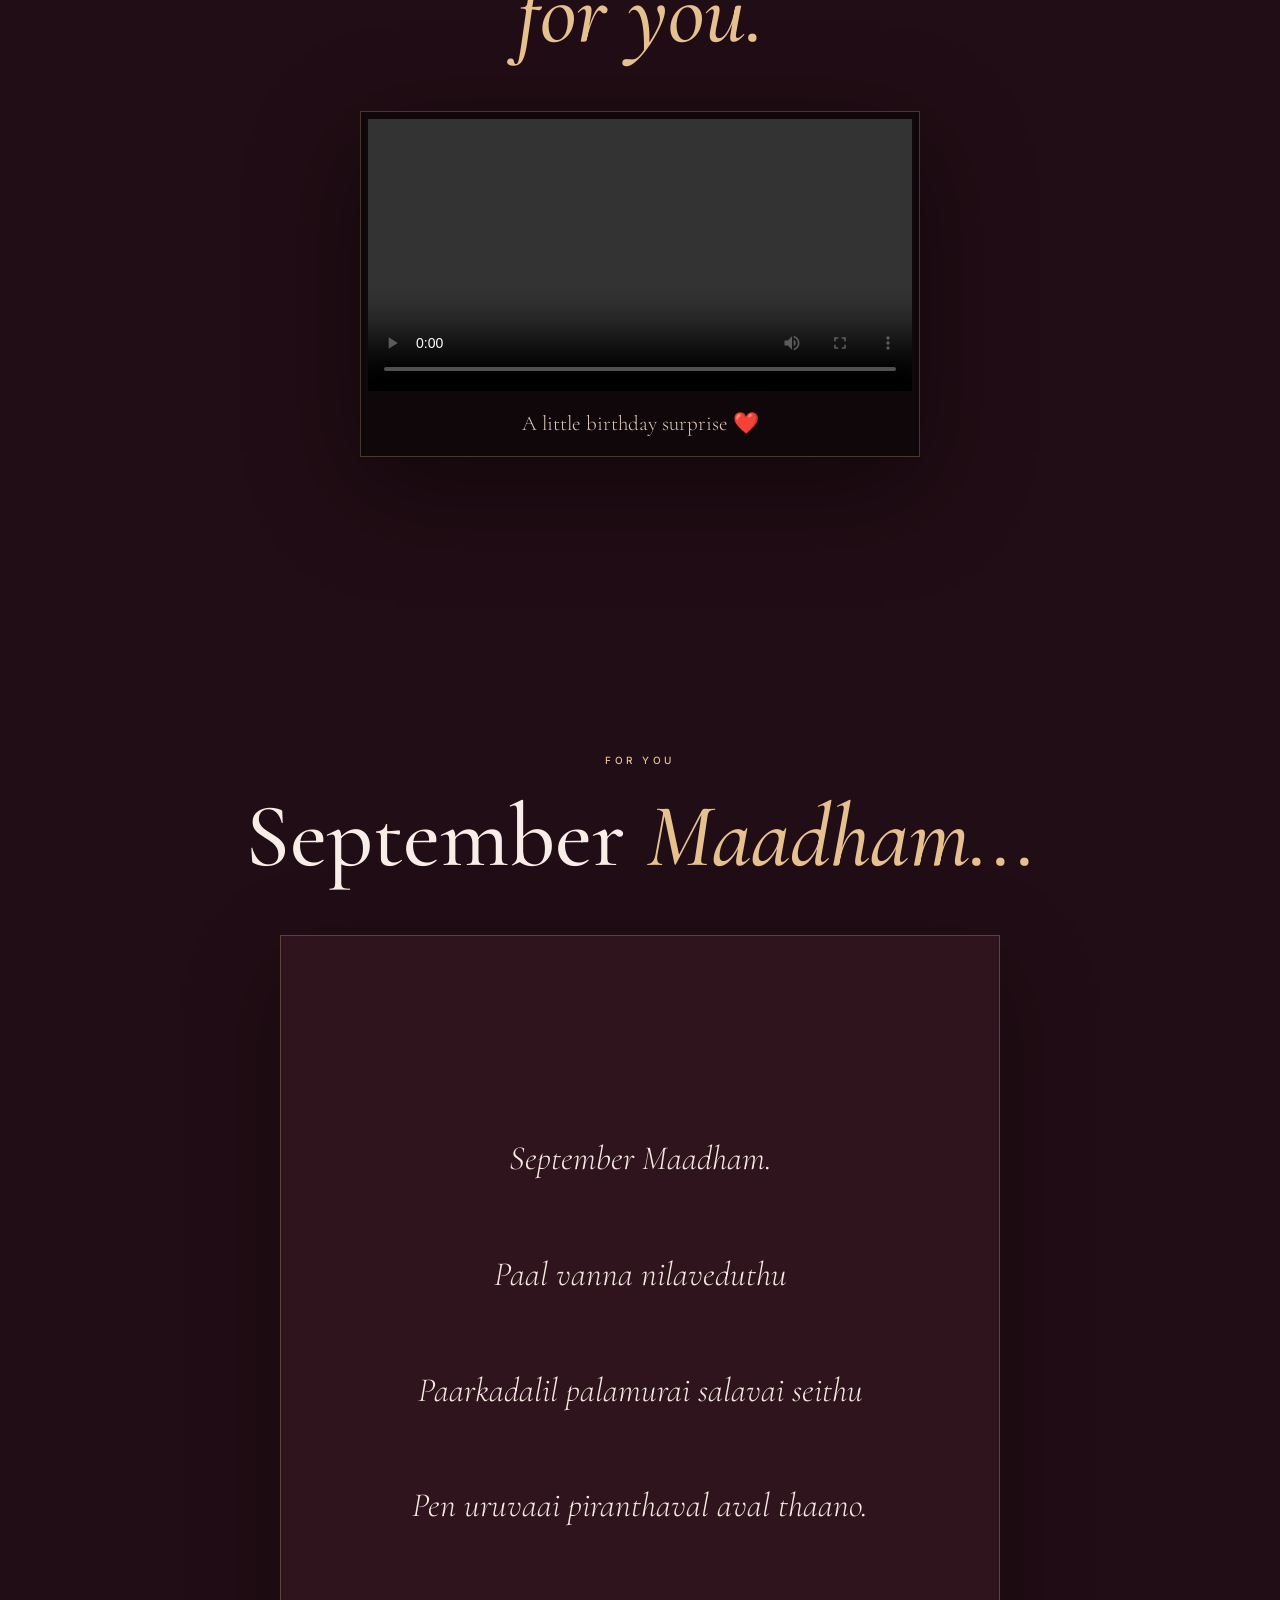
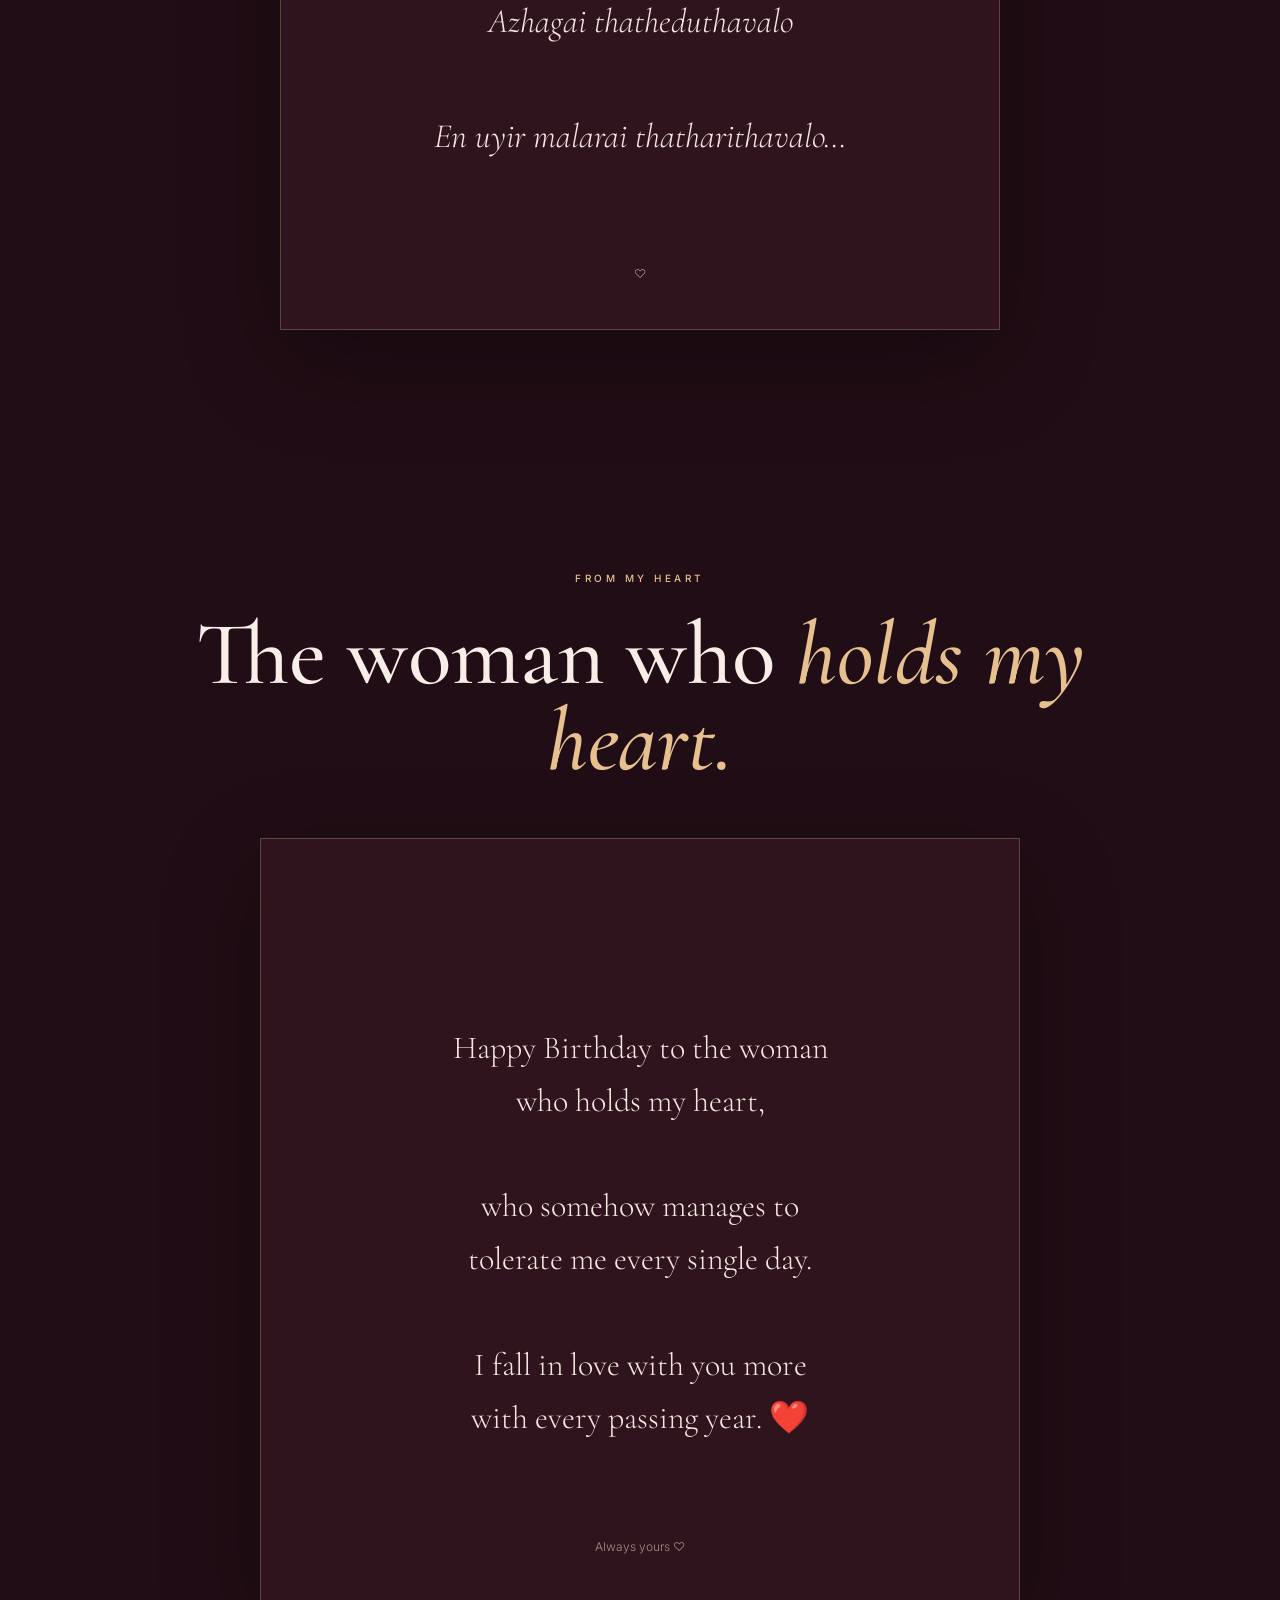
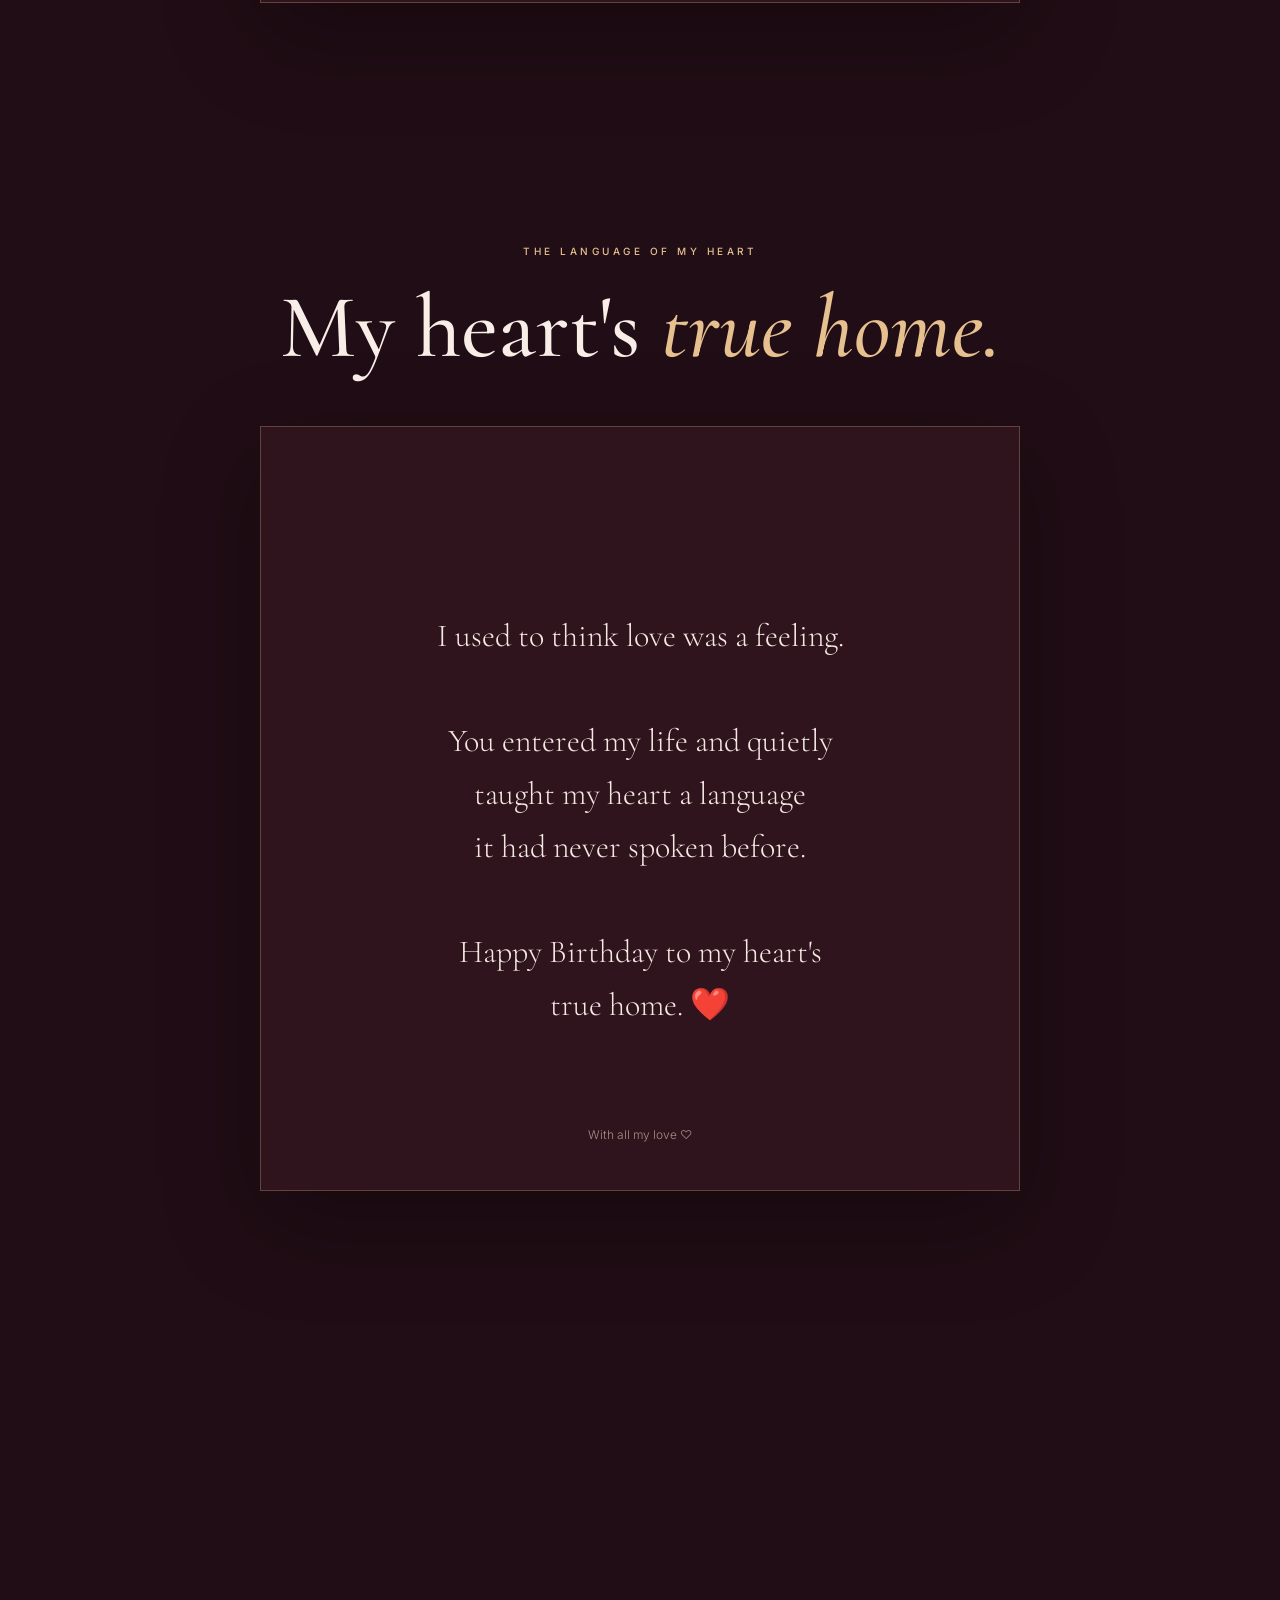
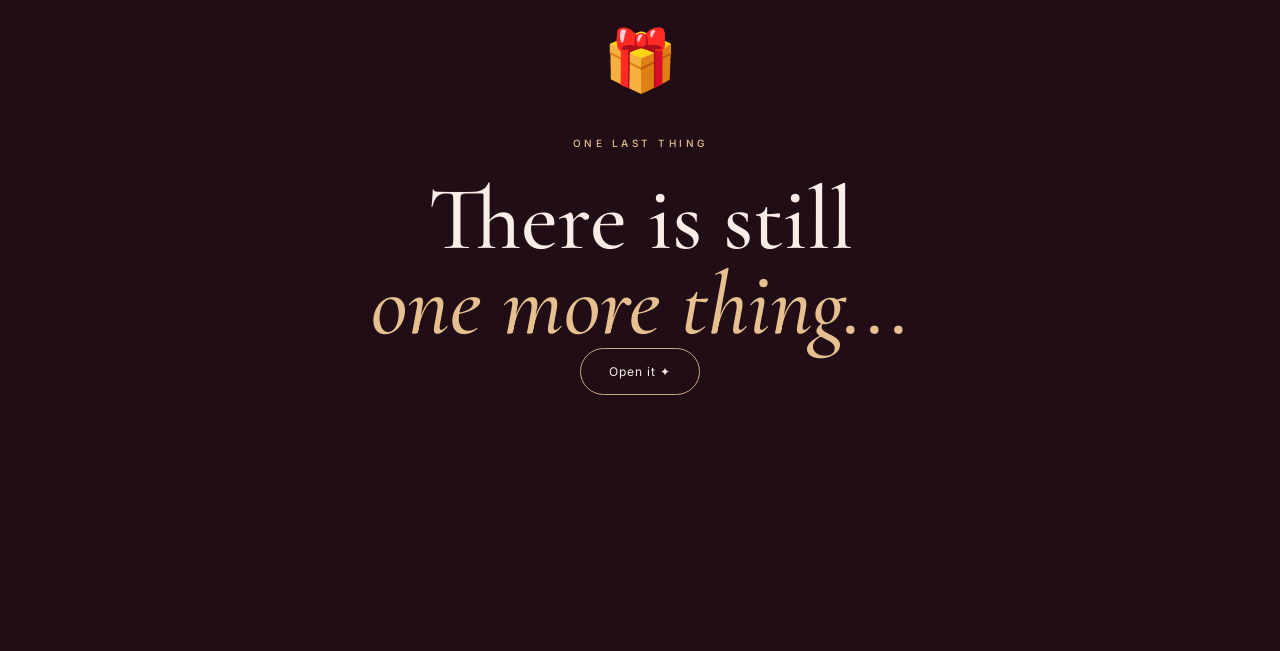
==== commit 084cb601: "Warm romantic color palette" ====
--- a/p/prathiksha/index.html
+++ b/p/prathiksha/index.html
@@ -50,7 +50,7 @@
     body {
       margin: 0;
 
-      background: #17090d;
+      background: #210d15;
 
       color: #f8eee7;
 
@@ -127,17 +127,17 @@
     }
 
     em {
-      color: #d7b98d;
-      font-style: italic;
-    }
+  color: #e6c08f;
+  font-style: italic;
+}
 
     p {
-      color: #cdbdb6;
+      color: #dfc8c3;
       line-height: 1.8;
     }
 
     .eyebrow {
-      color: #d7b98d;
+  color: #e6c08f;
 
       font-size: 10px;
 
@@ -163,11 +163,12 @@
       overflow: hidden;
 
       background:
-        radial-gradient(
-          circle at 50% 20%,
-          #351a23,
-          #17090d 65%
-        );
+  radial-gradient(
+    circle at 50% 25%,
+    #6b3445 0%,
+    #3b1b28 42%,
+    #210d15 78%
+  );
     }
 
     .glow {
@@ -195,14 +196,14 @@
       right: -120px;
       top: 45%;
 
-      background: #c8a477;
+      background: #e0a0a9;
     }
 
     .glow:nth-child(3) {
       bottom: -150px;
       left: 35%;
 
-      background: #753342;
+      background: #a65368;
     }
 
 
@@ -575,11 +576,11 @@
         45px 35px;
 
       background:
-        rgba(255,255,255,.035);
-
-      border:
-        1px solid
-        rgba(215,185,141,.2);
+  rgba(190,105,125,.09);
+
+border:
+  1px solid
+  rgba(230,192,143,.28);
 
       box-shadow:
         0 30px 90px
@@ -686,7 +687,7 @@
 ========================================= */
 
 .sparkle.heart {
-  color: #d7b98d;
+  color: #e6a4ad;
   font-size: 18px;
 }
 
@@ -695,11 +696,11 @@
   height: 15px;
 
   background:
-    linear-gradient(
-      135deg,
-      #d7b98d,
-      #b87986
-    );
+  linear-gradient(
+    135deg,
+    #f0c5a0,
+    #d47d91
+  );
 
   border-radius:
     80% 20% 80% 20%;
@@ -711,7 +712,7 @@
 
 .sparkle.dot {
   font-size: 8px;
-  color: #d7b98d;
+  color: #e6a4ad;
 }
 
     /* =========================================
@@ -909,8 +910,9 @@
 
 /* Actual reveal */
 
-.final-section.revealed
-#surprise {
+.final-section.revealed #surprise {
+
+  display: block;
 
   opacity: 1;
 
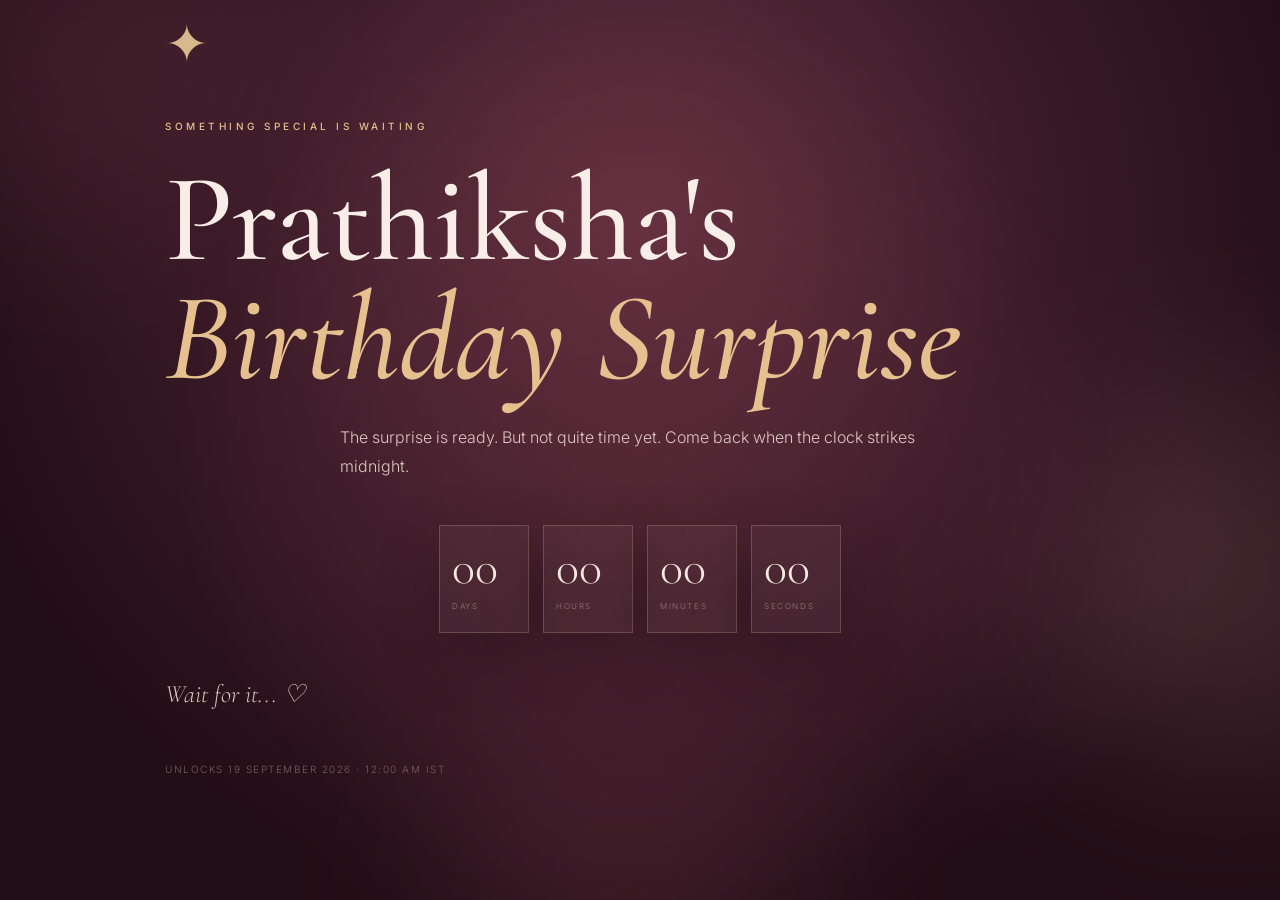
==== commit 5c6dc5be: "Polish final surprise reveal" ====
--- a/p/prathiksha/index.html
+++ b/p/prathiksha/index.html
@@ -616,53 +616,130 @@
 
 
     /* =========================================
-       FINAL SURPRISE
-    ========================================= */
-
-    .final-section {
-      min-height: 100vh;
-    }
-
-    .gift {
-      font-size: 60px;
-
-      margin-bottom: 25px;
-
-      animation:
-        float 3s ease-in-out infinite;
-    }
-
-    #surprise {
-      display: none;
-
-      margin:
-        55px auto 0;
-
-      max-width: 650px;
-    }
-
-    #surprise.show {
-      display: block;
-
-      animation:
-        fadeUp 1.2s ease;
-    }
-
-    #surprise p {
-      font-family:
-        "Cormorant Garamond",
-        serif;
-
-      font-size: 28px;
-    }
-
-    .hearts {
-      color: #d7b98d;
-
-      letter-spacing: 10px;
-
-      margin-top: 30px;
-    }
+   FINAL REVEAL — LAST POLISH
+========================================= */
+
+.final-section .gift {
+  transition:
+    opacity .7s ease,
+    transform .7s ease;
+}
+
+.final-section.revealing .gift {
+  opacity: 0;
+  transform:
+    scale(.72)
+    translateY(-15px);
+}
+
+.final-section.revealing #finalEyebrow,
+.final-section.revealing #finalHeading,
+.final-section.revealing #revealButton {
+  opacity: 0;
+  transform: translateY(-12px);
+}
+
+.final-section.revealed #surprise {
+  display: block;
+  opacity: 1;
+  transform:
+    translateY(0)
+    scale(1);
+  pointer-events: auto;
+}
+
+/* Main message */
+
+.main-reveal {
+  max-width: 720px;
+  margin: 0 auto;
+
+  font-family:
+    "Cormorant Garamond",
+    serif;
+
+  font-size:
+    clamp(28px, 4.5vw, 44px);
+
+  line-height: 1.45;
+
+  color: #f8eee7;
+}
+
+.main-reveal strong {
+  display: block;
+
+  margin-top: 14px;
+
+  font-weight: 500;
+
+  color: #f8eee7;
+}
+
+/* Emotional divider */
+
+.reveal-divider {
+  margin: 38px auto;
+
+  color: #e6c08f;
+
+  font-size: 14px;
+
+  letter-spacing: 6px;
+}
+
+/* Tamil line */
+
+.tamil-final {
+  margin-top: 20px;
+
+  font-family:
+    "Cormorant Garamond",
+    serif;
+
+  font-size:
+    clamp(25px, 4.5vw, 40px);
+
+  line-height: 1.5;
+
+  font-style: italic;
+
+  color: #e6c08f !important;
+}
+
+/* Final decorative line */
+
+.final-hearts {
+  margin-top: 38px;
+
+  color: #e6a4ad;
+
+  letter-spacing: 7px;
+
+  font-size: 14px;
+}
+
+@media(max-width:600px) {
+
+  .main-reveal {
+    font-size: 28px;
+    line-height: 1.5;
+  }
+
+  .tamil-final {
+    font-size: 27px;
+    line-height: 1.55;
+  }
+
+  .reveal-divider {
+    margin: 30px auto;
+  }
+
+  .final-hearts {
+    margin-top: 30px;
+  }
+
+}
 
 
     /* =========================================
@@ -1873,7 +1950,7 @@
         "hidden";
 
 
-      createSparkles(60);
+      createSparkles(25);
 
     }
 
@@ -1895,7 +1972,7 @@
       });
 
 
-      createSparkles(25);
+      createSparkles(12);
 
     }
 
@@ -1905,6 +1982,8 @@
     ========================================== */
 
     function revealSurprise() {
+
+  function revealSurprise() {
 
   const finalSection =
     document.querySelector(
@@ -1912,24 +1991,19 @@
     );
 
 
-  /*
-    Stage 1:
-    Begin the reveal
-  */
+  /* Begin the reveal */
 
   finalSection.classList.add(
     "revealing"
   );
 
 
-  createSparkles(30);
-
-
-  /*
-    Stage 2:
-    Reveal the message
-    after a short pause
-  */
+  /* Small first wave */
+
+  createSparkles(12);
+
+
+  /* Reveal the message */
 
   setTimeout(
     function () {
@@ -1938,20 +2012,14 @@
         "revealed"
       );
 
-
-      createSparkles(45);
-
+      createSparkles(18);
 
     },
-    1100
+    900
   );
 
 
-  /*
-    Stage 3:
-    Bring the final section
-    into the centre of the screen
-  */
+  /* Bring the message gently into view */
 
   setTimeout(
     function () {
@@ -1969,7 +2037,19 @@
         });
 
     },
-    1200
+    950
+  );
+
+
+  /* Final tiny decorative wave */
+
+  setTimeout(
+    function () {
+
+      createSparkles(10);
+
+    },
+    2200
   );
 
 }
@@ -2158,8 +2238,8 @@
     /* Random fall duration */
 
     const duration =
-      4 +
-      Math.random() * 4;
+      6 +
+      Math.random() * 3;
 
 
     sparkle.style.transition =
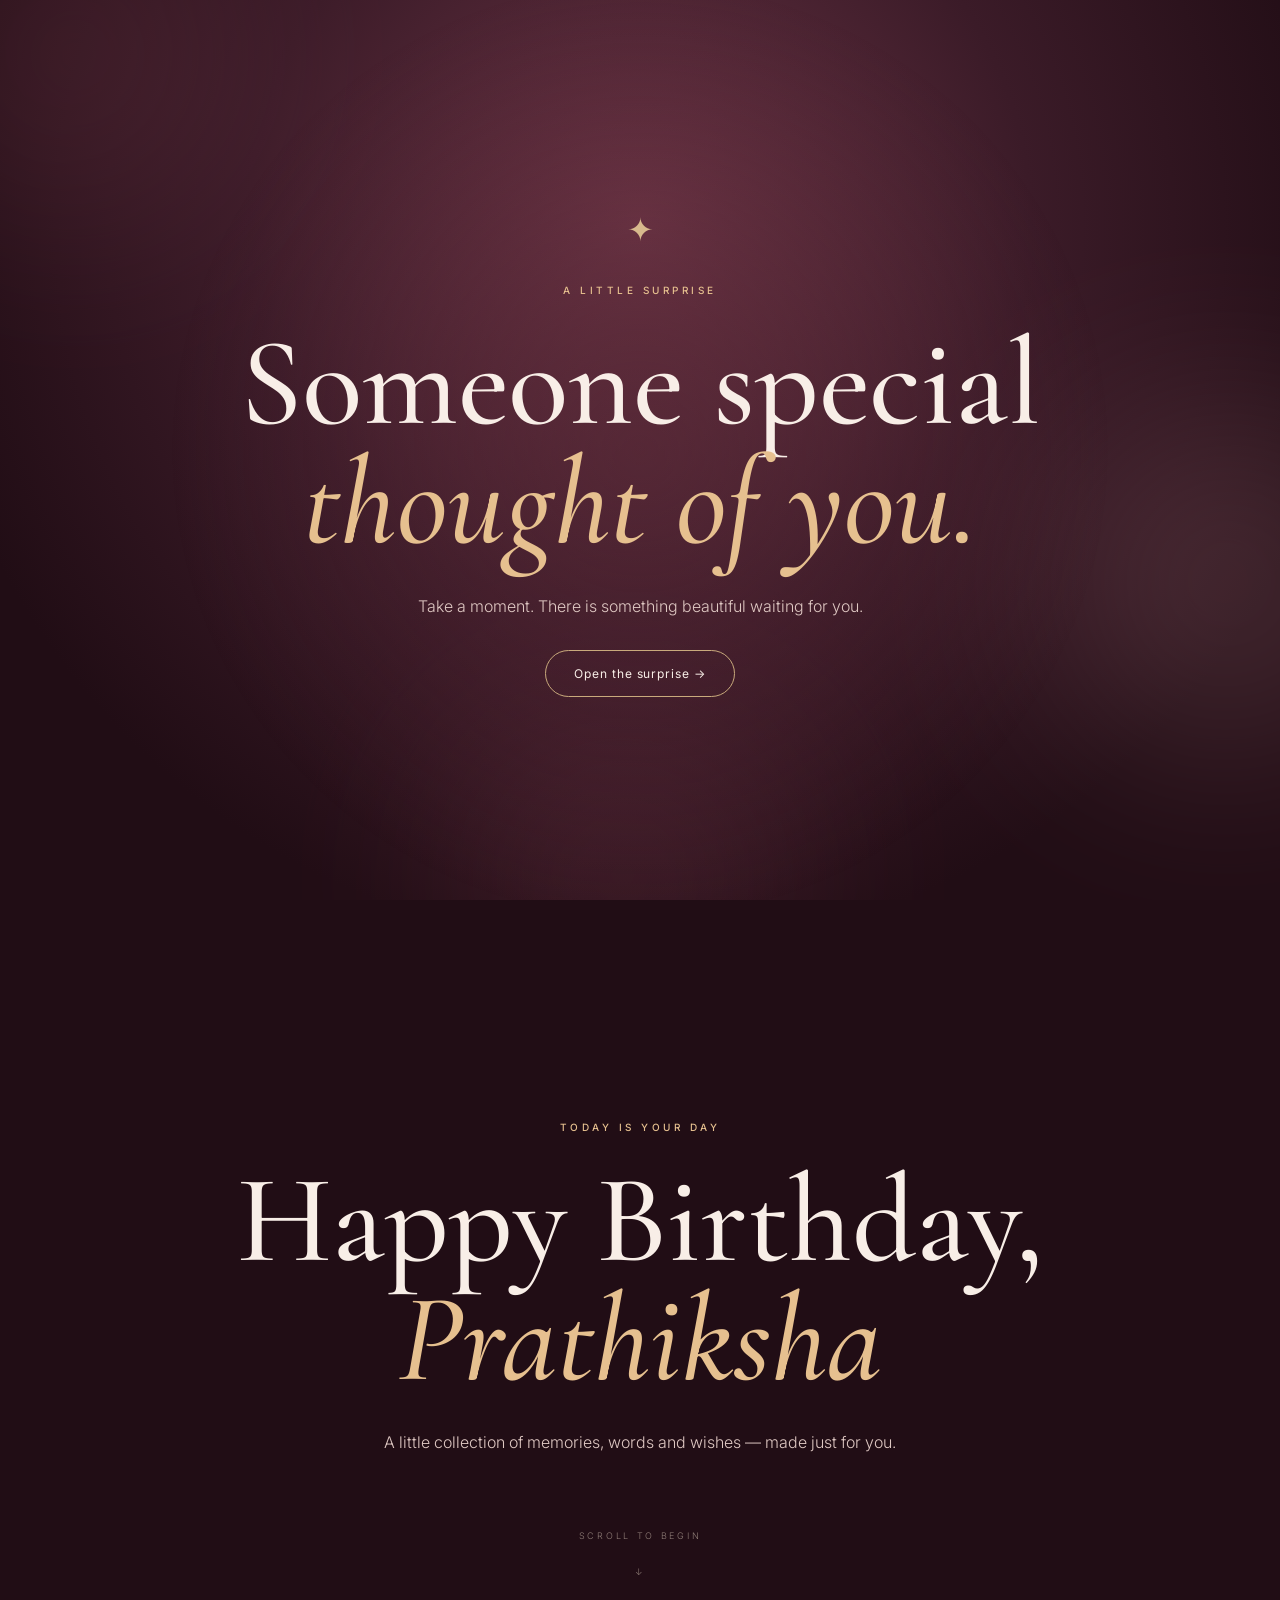
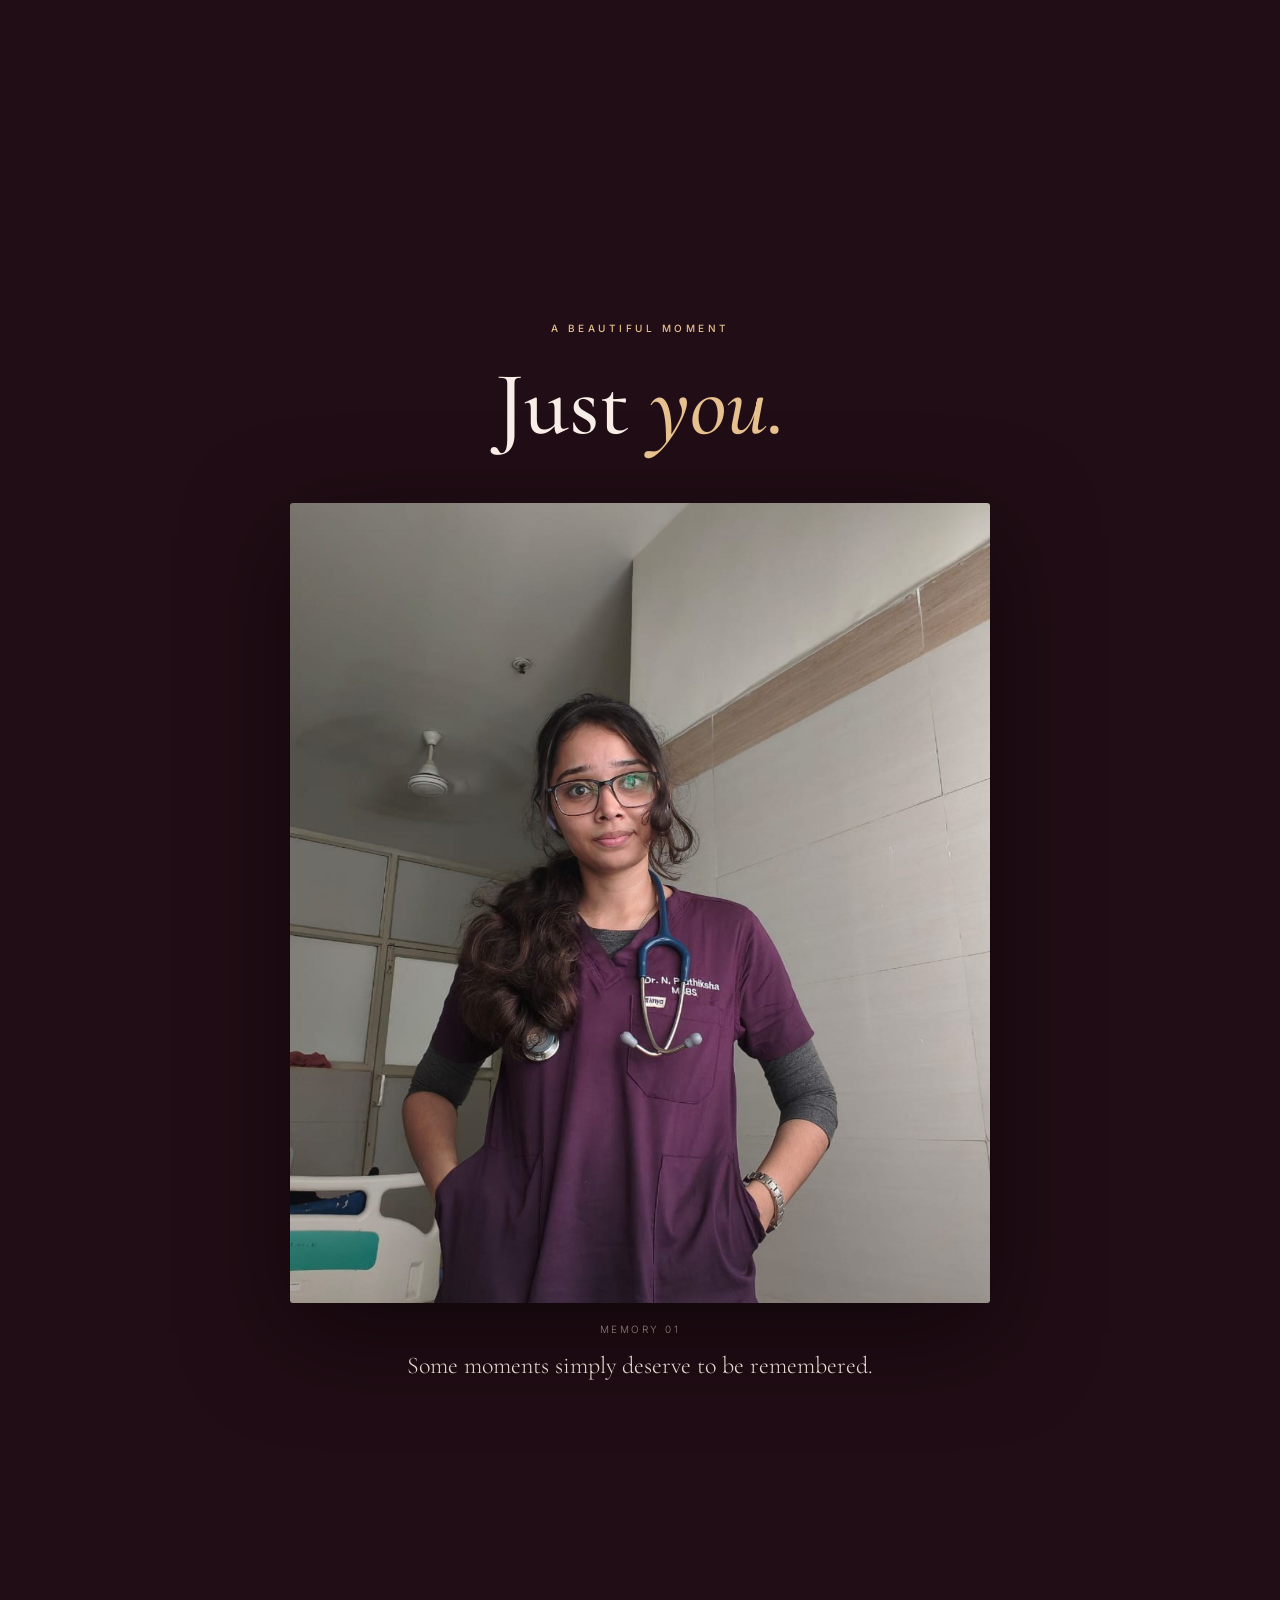
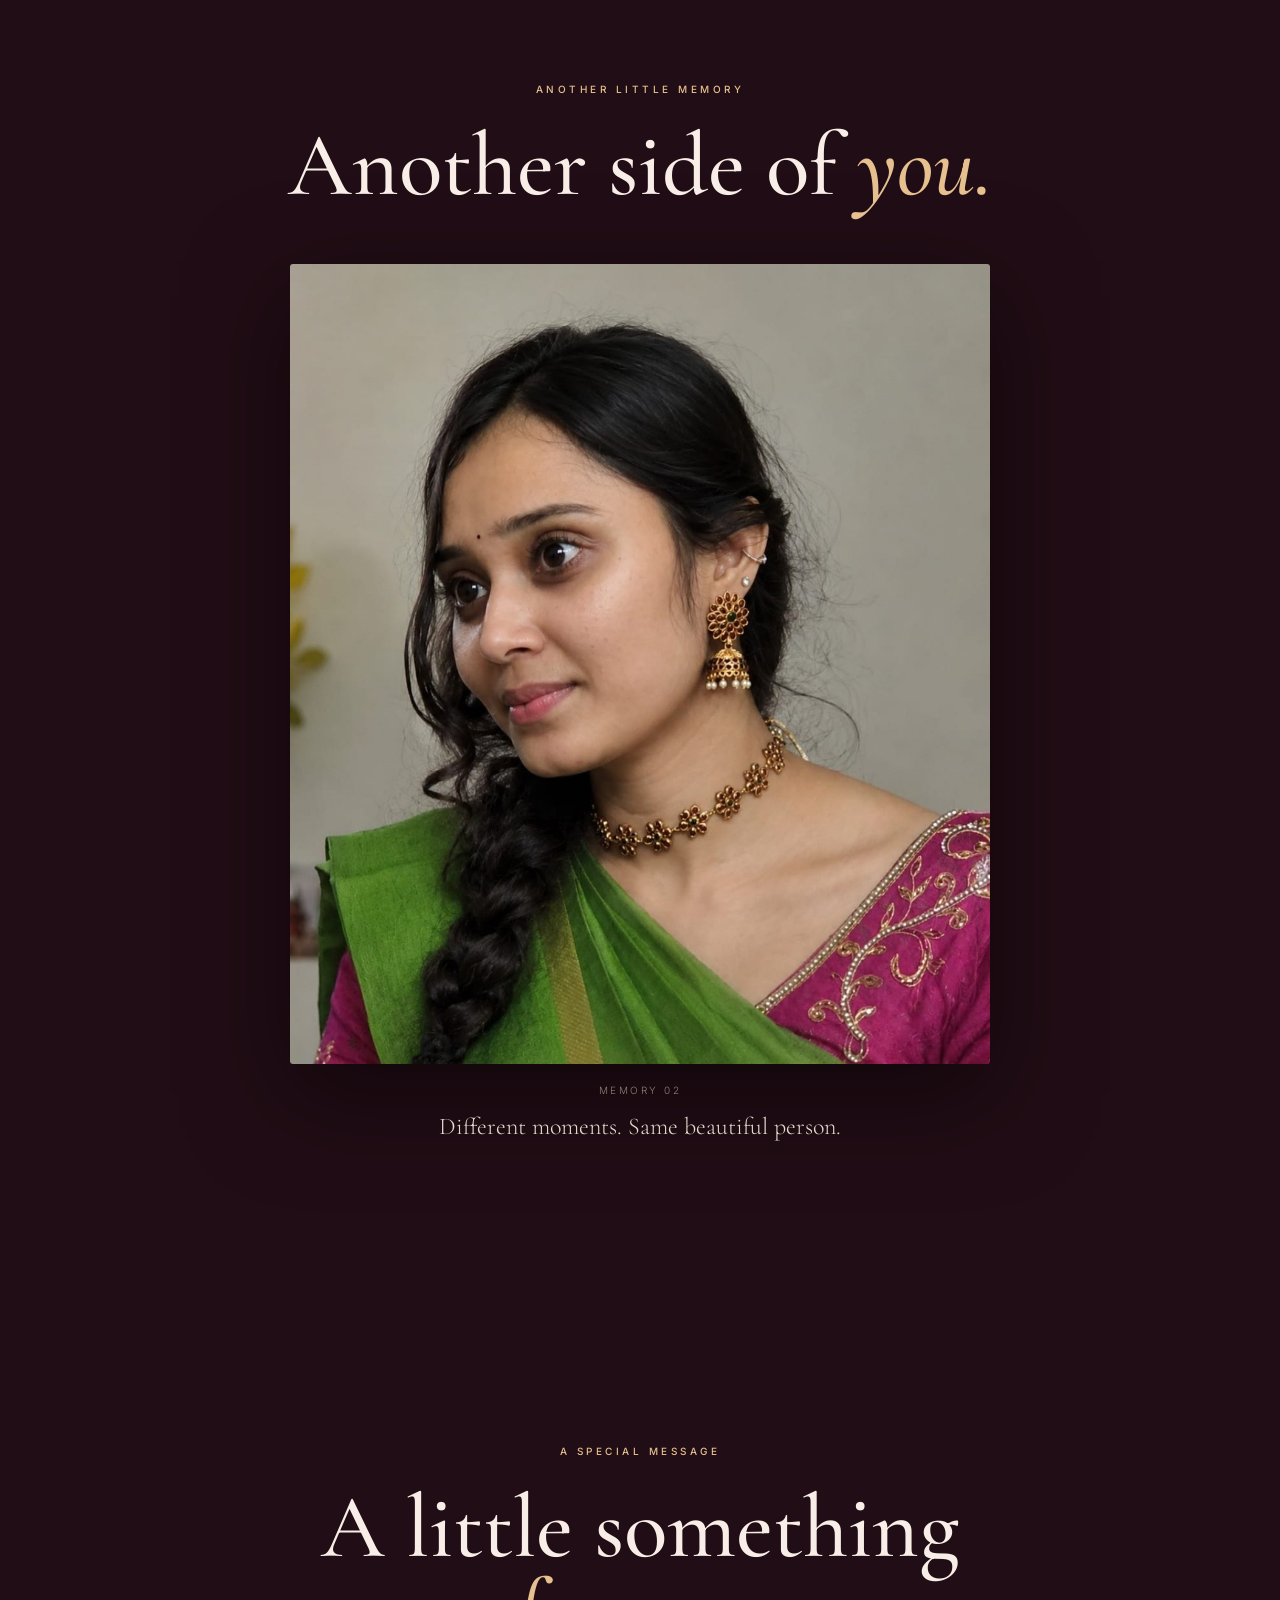
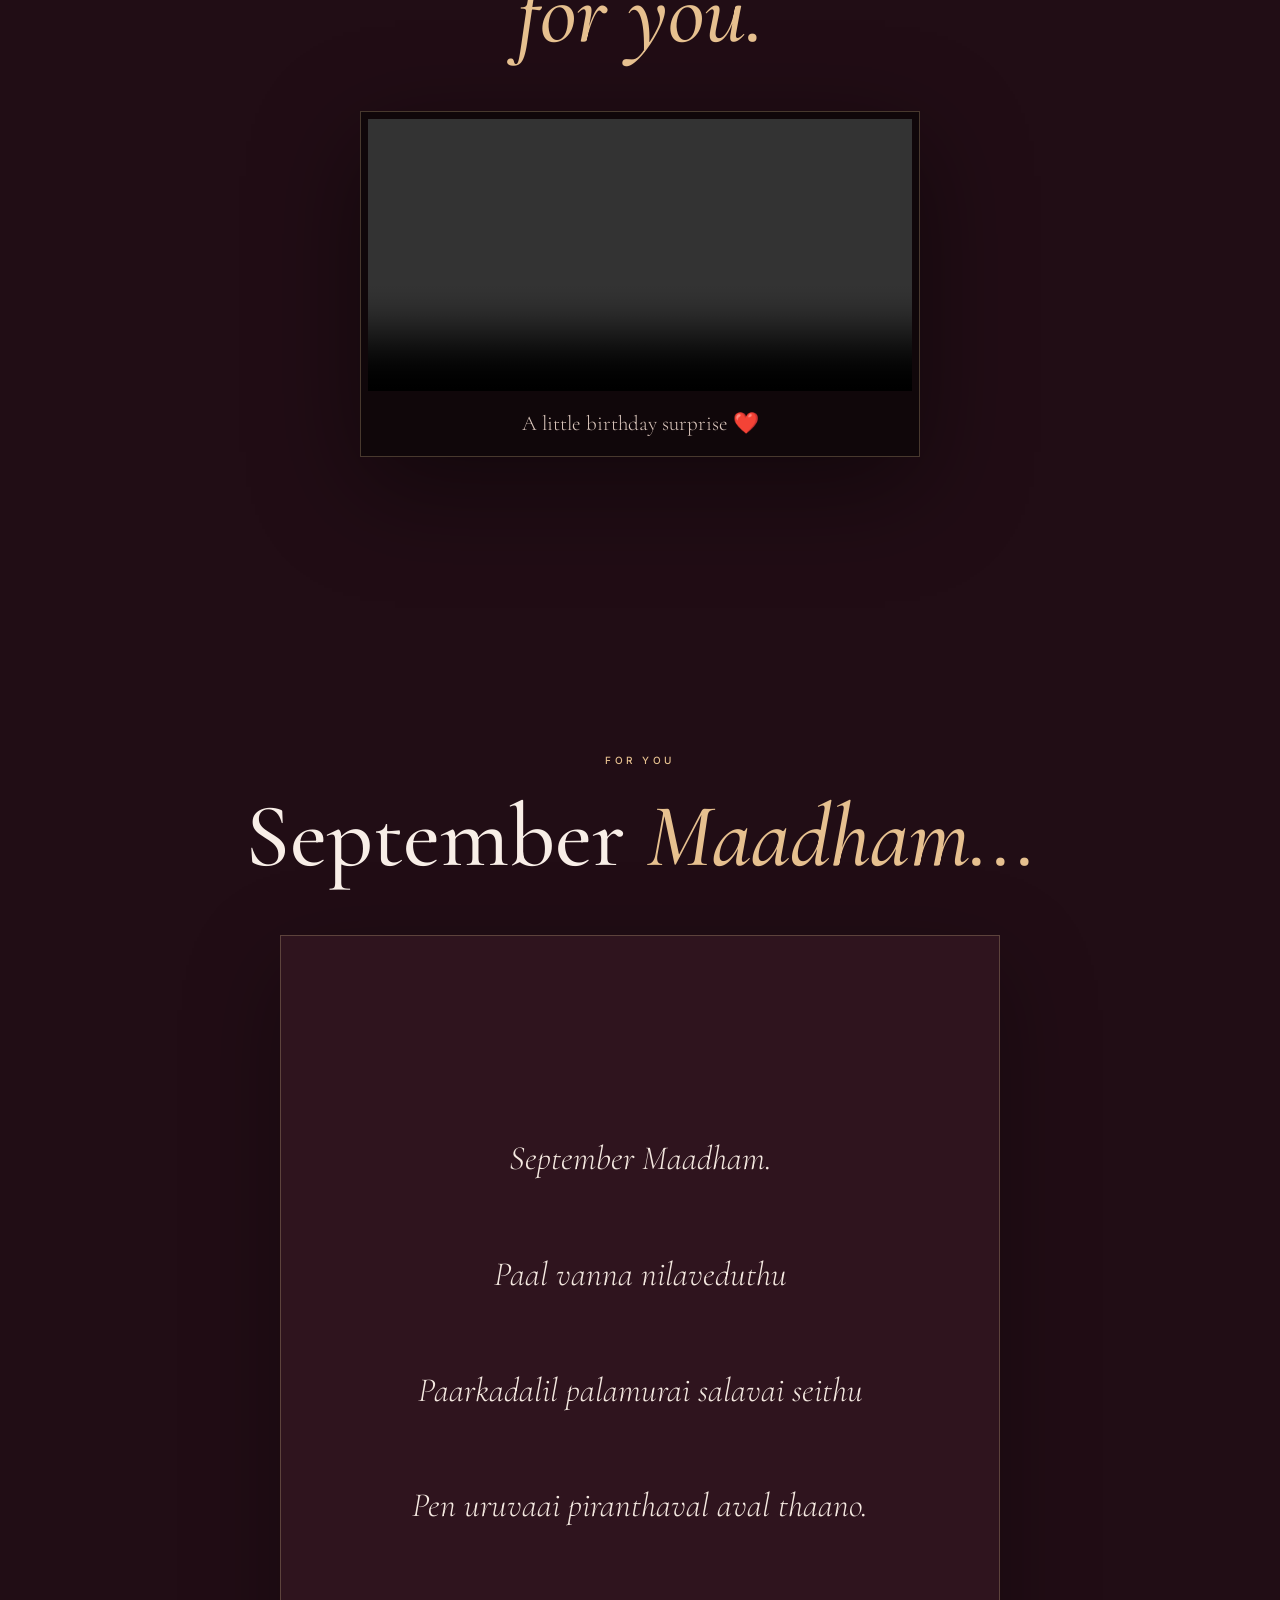
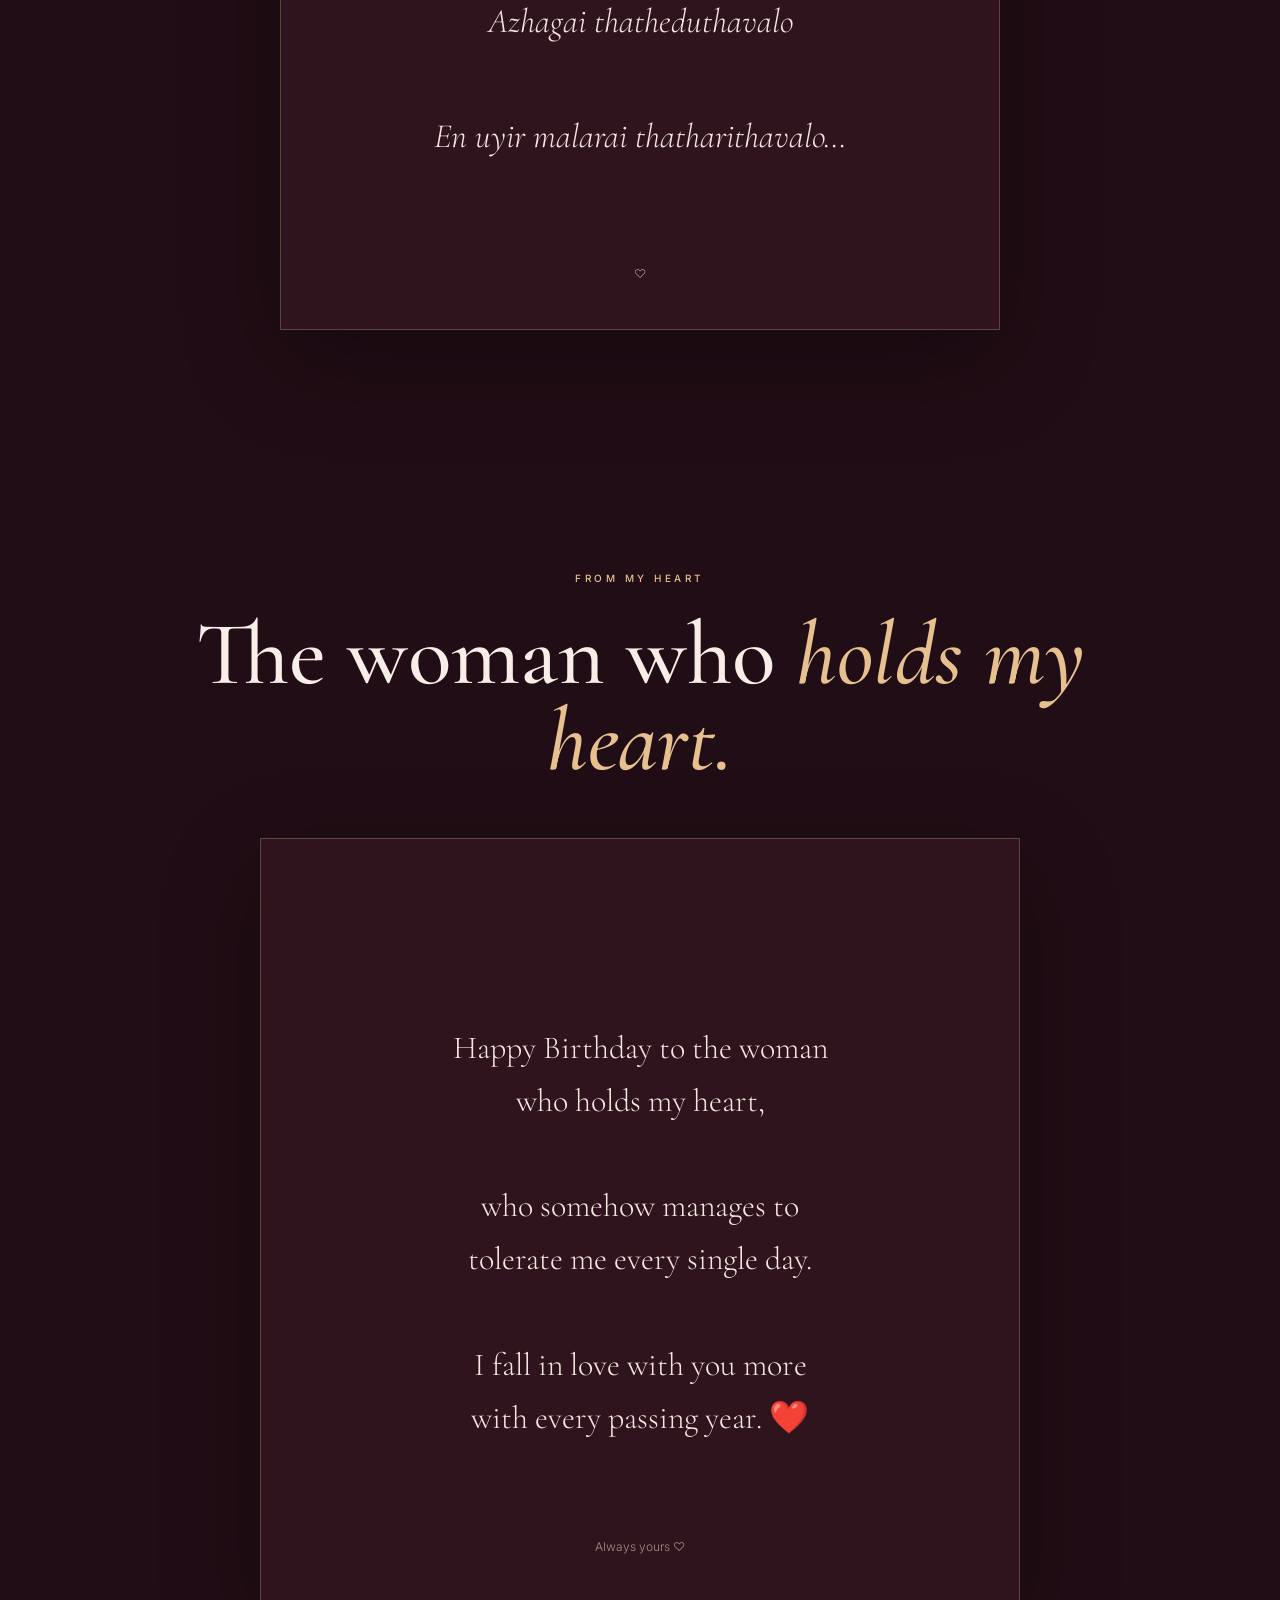
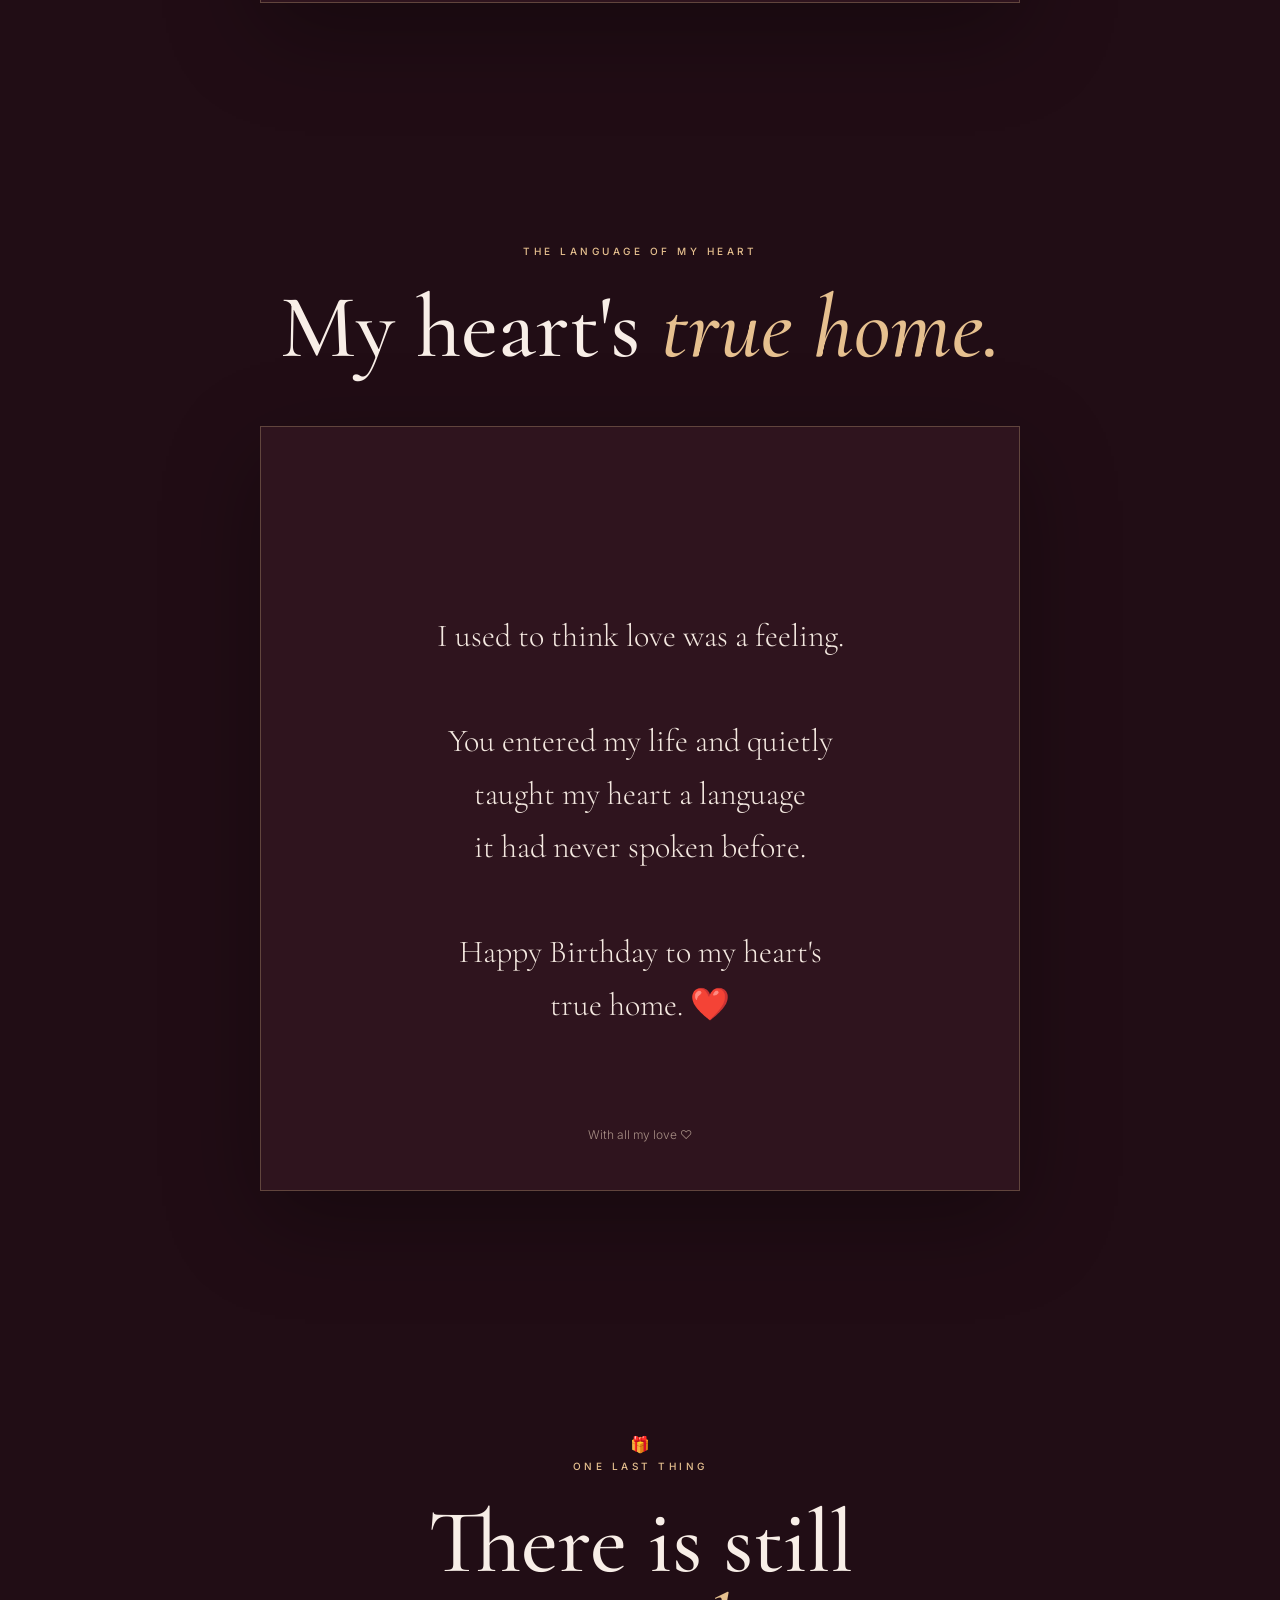
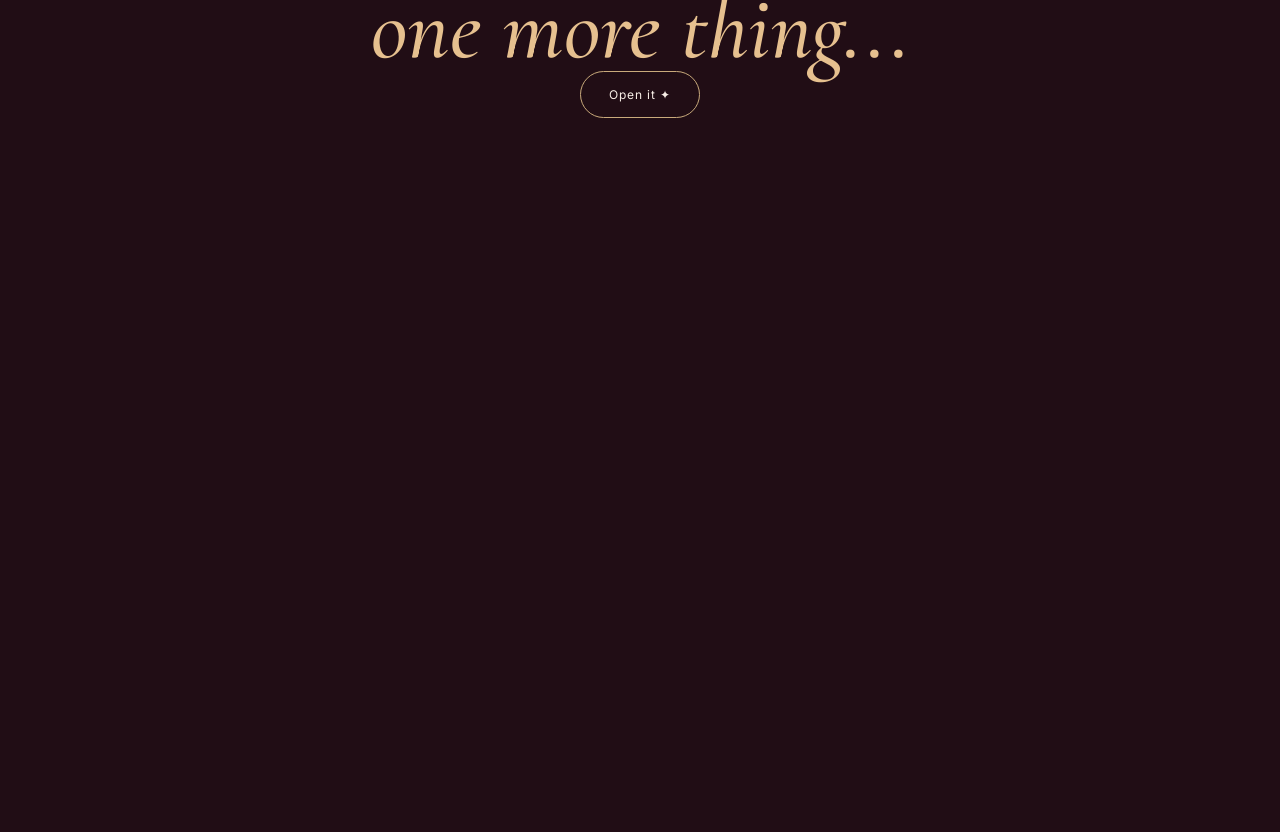
==== commit f8e870ce: "Fix countdown JavaScript" ====
--- a/p/prathiksha/index.html
+++ b/p/prathiksha/index.html
@@ -1982,8 +1982,6 @@
     ========================================== */
 
     function revealSurprise() {
-
-  function revealSurprise() {
 
   const finalSection =
     document.querySelector(
